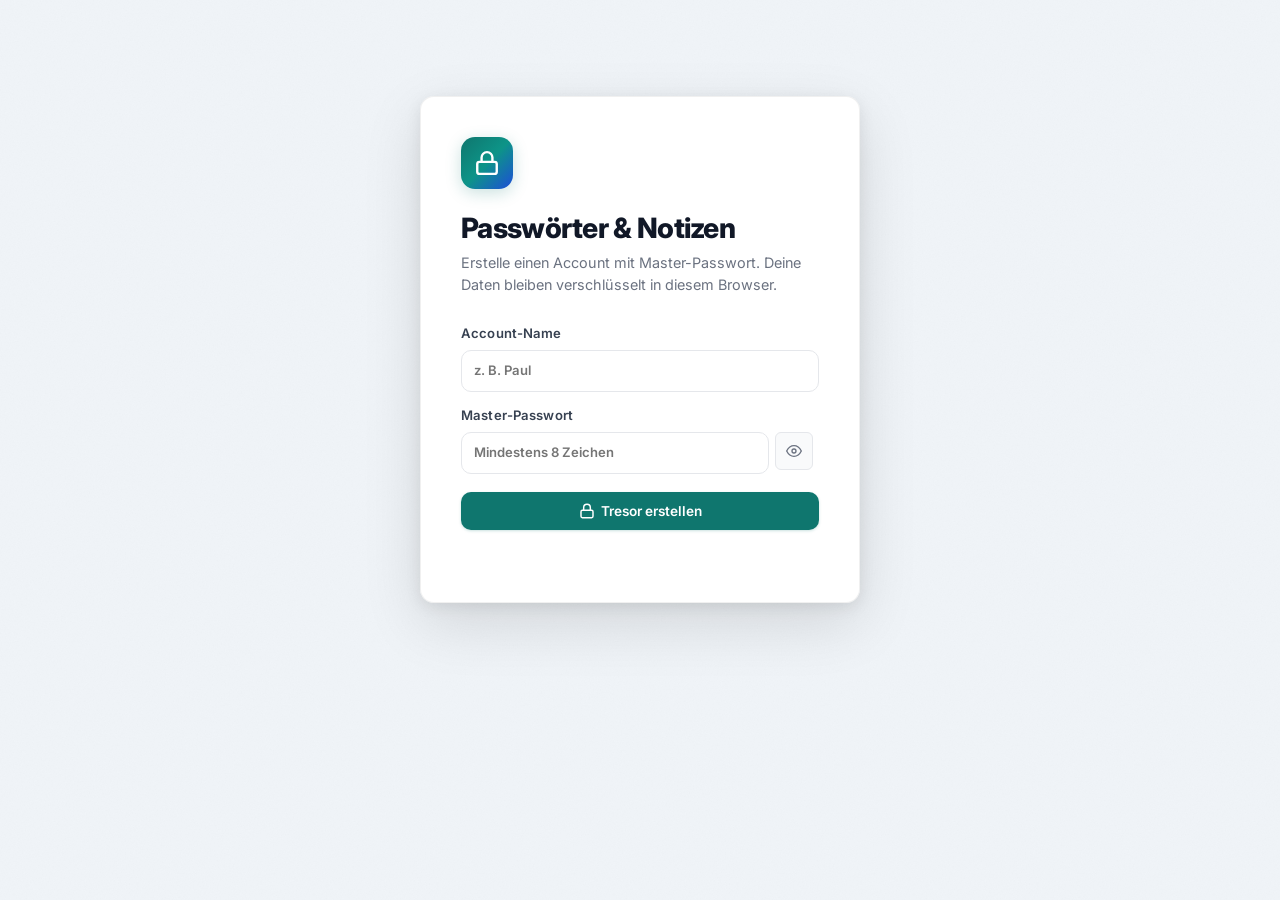
==== index.html @ d666eaa1 "Add files via upload" ====
<!doctype html>
<html lang="de">
<head>
  <meta charset="utf-8">
  <meta name="viewport" content="width=device-width, initial-scale=1">
  <title>Tresor — Passwörter & Notizen</title>
  <link rel="stylesheet" href="styles.css">
  <link rel="icon" type="image/svg+xml" href="data:image/svg+xml,%3Csvg xmlns='http://www.w3.org/2000/svg' viewBox='0 0 24 24' fill='none' stroke='%230F766E' stroke-width='2.2' stroke-linecap='round' stroke-linejoin='round'%3E%3Crect x='3' y='11' width='18' height='11' rx='2' ry='2'/%3E%3Cpath d='M7 11V7a5 5 0 0 1 10 0v4'/%3E%3C/svg%3E">
</head>
<body>
  <main id="app" class="app-shell">

    <!-- LOCK SCREEN -->
    <section id="lockScreen" class="lock-screen">
      <div class="brand-mark" aria-hidden="true">
        <svg xmlns="http://www.w3.org/2000/svg" viewBox="0 0 24 24" fill="none" stroke="currentColor" stroke-width="2.2" stroke-linecap="round" stroke-linejoin="round"><rect x="3" y="11" width="18" height="11" rx="2" ry="2"/><path d="M7 11V7a5 5 0 0 1 10 0v4"/></svg>
      </div>
      <h1>Passwörter &amp; Notizen</h1>
      <p id="lockHint" class="lock-hint">Erstelle ein Master-Passwort. Deine Daten bleiben verschlüsselt in diesem Browser.</p>
      <form id="unlockForm" class="unlock-form">
        <label for="accountName">
          Account-Name
          <input id="accountName" type="text" autocomplete="off" minlength="2" maxlength="40" required placeholder="z. B. Paul">
        </label>
        <label for="masterPassword">
          Master-Passwort
          <div class="password-line">
            <input id="masterPassword" type="password" autocomplete="current-password" minlength="8" required placeholder="Mindestens 8 Zeichen">
            <button class="icon-button" id="toggleMaster" type="button" aria-label="Passwort anzeigen">
              <svg xmlns="http://www.w3.org/2000/svg" viewBox="0 0 24 24" fill="none" stroke="currentColor" stroke-width="2" stroke-linecap="round" stroke-linejoin="round"><path d="M1 12s4-8 11-8 11 8 11 8-4 8-11 8-11-8-11-8z"/><circle cx="12" cy="12" r="3"/></svg>
            </button>
          </div>
        </label>
        <button id="unlockButton" class="primary-button" type="submit" style="margin-top:4px;">
          <svg xmlns="http://www.w3.org/2000/svg" viewBox="0 0 24 24" fill="none" stroke="currentColor" stroke-width="2.2" stroke-linecap="round" stroke-linejoin="round" style="width:16px;height:16px"><rect x="3" y="11" width="18" height="11" rx="2" ry="2"/><path d="M7 11V7a5 5 0 0 1 10 0v4"/></svg>
          Tresor starten
        </button>
        <p id="lockMessage" class="message" role="status"></p>
      </form>
    </section>

    <!-- VAULT SCREEN -->
    <section id="vaultScreen" class="vault-screen hidden">
      <header class="topbar">
        <div class="topbar-left">
          <div class="topbar-brand" aria-hidden="true">
            <svg xmlns="http://www.w3.org/2000/svg" viewBox="0 0 24 24" fill="none" stroke="currentColor" stroke-width="2.2" stroke-linecap="round" stroke-linejoin="round"><rect x="3" y="11" width="18" height="11" rx="2" ry="2"/><path d="M7 11V7a5 5 0 0 1 10 0v4"/></svg>
          </div>
          <div>
            <span class="eyebrow">Offline Tresor</span>
            <h2>Passwörter &amp; Notizen</h2>
            <p id="accountLabel" class="account-label"></p>
          </div>
        </div>
        <div class="topbar-right">
          <div id="offlineBanner" class="offline-banner hidden">
            <svg xmlns="http://www.w3.org/2000/svg" viewBox="0 0 24 24" fill="none" stroke="currentColor" stroke-width="2" stroke-linecap="round" stroke-linejoin="round" style="width:13px;height:13px"><line x1="1" y1="1" x2="23" y2="23"/><path d="M16.72 11.06A10.94 10.94 0 0 1 19 12.55"/><path d="M5 12.55a10.94 10.94 0 0 1 5.17-2.39"/><path d="M10.71 5.05A16 16 0 0 1 22.56 9"/><path d="M1.42 9a15.91 15.91 0 0 1 4.7-2.88"/><path d="M8.53 16.11a6 6 0 0 1 6.95 0"/><line x1="12" y1="20" x2="12.01" y2="20"/></svg>
            Offline
          </div>
          <div id="autoLockTimer" class="autlock-indicator hidden">
            <svg xmlns="http://www.w3.org/2000/svg" viewBox="0 0 24 24" fill="none" stroke="currentColor" stroke-width="2" stroke-linecap="round" stroke-linejoin="round" style="width:13px;height:13px"><circle cx="12" cy="12" r="10"/><polyline points="12 6 12 12 16 14"/></svg>
            <span id="autoLockLabel">10:00</span>
          </div>
          <div class="topbar-actions">
            <button id="themeButton" class="ghost-button" type="button">
              <svg xmlns="http://www.w3.org/2000/svg" viewBox="0 0 24 24" fill="none" stroke="currentColor" stroke-width="2" stroke-linecap="round" stroke-linejoin="round" style="width:15px;height:15px"><path d="M21 12.79A9 9 0 1 1 11.21 3 7 7 0 0 0 21 12.79z"/></svg>
              Dunkel
            </button>
            <button id="exportButton" class="ghost-button" type="button">
              <svg xmlns="http://www.w3.org/2000/svg" viewBox="0 0 24 24" fill="none" stroke="currentColor" stroke-width="2" stroke-linecap="round" stroke-linejoin="round" style="width:15px;height:15px"><path d="M21 15v4a2 2 0 0 1-2 2H5a2 2 0 0 1-2-2v-4"/><polyline points="7 10 12 15 17 10"/><line x1="12" y1="15" x2="12" y2="3"/></svg>
              Export
            </button>
            <label class="ghost-button import-label" style="cursor:pointer;">
              <svg xmlns="http://www.w3.org/2000/svg" viewBox="0 0 24 24" fill="none" stroke="currentColor" stroke-width="2" stroke-linecap="round" stroke-linejoin="round" style="width:15px;height:15px"><path d="M21 15v4a2 2 0 0 1-2 2H5a2 2 0 0 1-2-2v-4"/><polyline points="17 8 12 3 7 8"/><line x1="12" y1="3" x2="12" y2="15"/></svg>
              Import
              <input id="importFile" type="file" accept="application/json">
            </label>
            <button id="lockButton" class="danger-button" type="button">
              <svg xmlns="http://www.w3.org/2000/svg" viewBox="0 0 24 24" fill="none" stroke="currentColor" stroke-width="2" stroke-linecap="round" stroke-linejoin="round" style="width:15px;height:15px"><rect x="3" y="11" width="18" height="11" rx="2" ry="2"/><path d="M7 11V7a5 5 0 0 1 9.9-1"/></svg>
              Sperren
            </button>
          </div>
        </div>
      </header>

      <section class="toolbar">
        <div class="search-box">
          <svg xmlns="http://www.w3.org/2000/svg" viewBox="0 0 24 24" fill="none" stroke="currentColor" stroke-width="2" stroke-linecap="round" stroke-linejoin="round"><circle cx="11" cy="11" r="8"/><line x1="21" y1="21" x2="16.65" y2="16.65"/></svg>
          <input id="searchInput" type="search" placeholder="Titel, Login oder Webadresse… (Strg+F)">
        </div>
        <div class="segmented" role="tablist">
          <button class="segment active" type="button" data-filter="all">Alle</button>
          <button class="segment" type="button" data-filter="password">Passwörter</button>
          <button class="segment" type="button" data-filter="note">Notizen</button>
          <button class="segment" type="button" data-filter="favorite">★ Favoriten</button>
        </div>
        <div class="sort-box">
          <svg xmlns="http://www.w3.org/2000/svg" viewBox="0 0 24 24" fill="none" stroke="currentColor" stroke-width="2" stroke-linecap="round" stroke-linejoin="round" style="width:14px;height:14px;color:var(--muted);flex-shrink:0"><line x1="8" y1="6" x2="21" y2="6"/><line x1="8" y1="12" x2="21" y2="12"/><line x1="8" y1="18" x2="21" y2="18"/><line x1="3" y1="6" x2="3.01" y2="6"/><line x1="3" y1="12" x2="3.01" y2="12"/><line x1="3" y1="18" x2="3.01" y2="18"/></svg>
          <select id="sortSelect">
            <option value="updated">Zuletzt bearbeitet</option>
            <option value="created">Zuletzt erstellt</option>
            <option value="alpha">A – Z</option>
          </select>
        </div>
        <button id="newPasswordButton" class="primary-button" type="button">
          <svg xmlns="http://www.w3.org/2000/svg" viewBox="0 0 24 24" fill="none" stroke="currentColor" stroke-width="2.5" stroke-linecap="round" stroke-linejoin="round" style="width:14px;height:14px"><line x1="12" y1="5" x2="12" y2="19"/><line x1="5" y1="12" x2="19" y2="12"/></svg>
          Passwort
        </button>
        <button id="newNoteButton" class="secondary-button" type="button">
          <svg xmlns="http://www.w3.org/2000/svg" viewBox="0 0 24 24" fill="none" stroke="currentColor" stroke-width="2.5" stroke-linecap="round" stroke-linejoin="round" style="width:14px;height:14px"><line x1="12" y1="5" x2="12" y2="19"/><line x1="5" y1="12" x2="19" y2="12"/></svg>
          Notiz
        </button>
      </section>

      <section class="workspace">
        <aside class="list-pane">
          <div class="stats">
            <strong id="entryCount">0</strong>
            <span>Einträge</span>
          </div>
          <div id="entryList" class="entry-list" aria-live="polite"></div>
        </aside>

        <section class="editor-pane">
          <form id="entryForm" class="entry-form hidden">
            <div class="form-head">
              <div>
                <span id="formType" class="eyebrow">Passwort</span>
                <h3 id="formTitle">Neuer Eintrag</h3>
                <span id="formMeta" class="form-meta"></span>
              </div>
              <div style="display:flex;gap:6px;align-items:center;">
                <button id="favoriteButton" class="icon-button" type="button" title="Favorit">
                  <svg xmlns="http://www.w3.org/2000/svg" viewBox="0 0 24 24" fill="none" stroke="currentColor" stroke-width="2" stroke-linecap="round" stroke-linejoin="round"><polygon points="12 2 15.09 8.26 22 9.27 17 14.14 18.18 21.02 12 17.77 5.82 21.02 7 14.14 2 9.27 8.91 8.26 12 2"/></svg>
                </button>
                <button id="duplicateButton" class="icon-button" type="button" title="Duplizieren">
                  <svg xmlns="http://www.w3.org/2000/svg" viewBox="0 0 24 24" fill="none" stroke="currentColor" stroke-width="2" stroke-linecap="round" stroke-linejoin="round"><rect x="9" y="9" width="13" height="13" rx="2" ry="2"/><path d="M5 15H4a2 2 0 0 1-2-2V4a2 2 0 0 1 2-2h9a2 2 0 0 1 2 2v1"/></svg>
                </button>
                <button id="deleteButton" class="danger-button compact" type="button">
                  <svg xmlns="http://www.w3.org/2000/svg" viewBox="0 0 24 24" fill="none" stroke="currentColor" stroke-width="2" stroke-linecap="round" stroke-linejoin="round" style="width:13px;height:13px"><polyline points="3 6 5 6 21 6"/><path d="M19 6l-1 14a2 2 0 0 1-2 2H8a2 2 0 0 1-2-2L5 6"/><path d="M10 11v6"/><path d="M14 11v6"/></svg>
                  Löschen
                </button>
              </div>
            </div>

            <label>
              Titel
              <input id="titleInput" type="text" required maxlength="80" placeholder="z. B. E-Mail, Bank, Server">
            </label>

            <div id="tagRow" class="tag-row">
              <span class="tag-label">Tags</span>
              <div id="tagList" class="tag-list"></div>
              <button id="addTagButton" class="tag-add-btn" type="button">+ Tag</button>
            </div>

            <div id="passwordFields" class="password-fields">
              <div class="two-col">
                <label>
                  Benutzername / E-Mail
                  <input id="usernameInput" type="text" autocomplete="off" placeholder="name@example.com">
                </label>
                <label>
                  Webadresse
                  <input id="urlInput" type="url" inputmode="url" placeholder="https://...">
                </label>
              </div>

              <label>
                Passwort
                <div class="password-line">
                  <input id="passwordInput" type="password" autocomplete="new-password" placeholder="Passwort">
                  <button id="togglePassword" class="icon-button" type="button" title="Anzeigen">
                    <svg xmlns="http://www.w3.org/2000/svg" viewBox="0 0 24 24" fill="none" stroke="currentColor" stroke-width="2" stroke-linecap="round" stroke-linejoin="round"><path d="M1 12s4-8 11-8 11 8 11 8-4 8-11 8-11-8-11-8z"/><circle cx="12" cy="12" r="3"/></svg>
                  </button>
                  <button id="copyPassword" class="icon-button" type="button" title="Kopieren">
                    <svg xmlns="http://www.w3.org/2000/svg" viewBox="0 0 24 24" fill="none" stroke="currentColor" stroke-width="2" stroke-linecap="round" stroke-linejoin="round"><rect x="9" y="9" width="13" height="13" rx="2" ry="2"/><path d="M5 15H4a2 2 0 0 1-2-2V4a2 2 0 0 1 2-2h9a2 2 0 0 1 2 2v1"/></svg>
                  </button>
                  <button id="breachCheckButton" class="icon-button" type="button" title="Auf Datenleck prüfen">
                    <svg xmlns="http://www.w3.org/2000/svg" viewBox="0 0 24 24" fill="none" stroke="currentColor" stroke-width="2" stroke-linecap="round" stroke-linejoin="round"><path d="M12 22s8-4 8-10V5l-8-3-8 3v7c0 6 8 10 8 10z"/></svg>
                  </button>
                </div>
              </label>

              <div class="strength-meter" id="strengthMeter" style="display:none">
                <div class="strength-bars">
                  <div class="strength-bar" id="sb1"></div>
                  <div class="strength-bar" id="sb2"></div>
                  <div class="strength-bar" id="sb3"></div>
                  <div class="strength-bar" id="sb4"></div>
                </div>
                <span class="strength-label" id="strengthLabel"></span>
              </div>

              <div id="pwHistoryRow" class="pw-history-row hidden">
                <span class="pw-history-label">Letzte Passwörter</span>
                <div id="pwHistoryList" class="pw-history-list"></div>
              </div>

              <div class="generator">
                <div class="gen-row">
                  <div class="gen-length">
                    <span style="font-size:.8rem;font-weight:600;color:var(--muted);white-space:nowrap">Länge</span>
                    <input id="lengthInput" type="range" min="12" max="40" value="18">
                    <output id="lengthOutput">18</output>
                  </div>
                  <label class="checkbox">
                    <input id="symbolsInput" type="checkbox" checked>
                    Sonderzeichen
                  </label>
                  <button id="generateButton" class="secondary-button" type="button" style="white-space:nowrap">
                    <svg xmlns="http://www.w3.org/2000/svg" viewBox="0 0 24 24" fill="none" stroke="currentColor" stroke-width="2" stroke-linecap="round" stroke-linejoin="round" style="width:14px;height:14px"><polyline points="1 4 1 10 7 10"/><path d="M3.51 15a9 9 0 1 0 .49-3.5"/></svg>
                    Generieren
                  </button>
                </div>
              </div>

              <div class="expiry-row">
                <label class="checkbox">
                  <input id="expiryEnabled" type="checkbox">
                  Ablaufdatum
                </label>
                <input id="expiryDate" type="date" style="width:auto;min-height:36px;padding:6px 10px;" class="hidden">
              </div>
            </div>

            <label>
              Notiz
              <textarea id="notesInput" rows="5" placeholder="Alles, was du sicher ablegen willst…"></textarea>
            </label>

            <div class="form-actions">
              <span id="saveState" class="message"></span>
              <button class="primary-button" type="submit">
                <svg xmlns="http://www.w3.org/2000/svg" viewBox="0 0 24 24" fill="none" stroke="currentColor" stroke-width="2.2" stroke-linecap="round" stroke-linejoin="round" style="width:14px;height:14px"><path d="M19 21H5a2 2 0 0 1-2-2V5a2 2 0 0 1 2-2h11l5 5v11a2 2 0 0 1-2 2z"/><polyline points="17 21 17 13 7 13 7 21"/><polyline points="7 3 7 8 15 8"/></svg>
                Speichern
              </button>
            </div>
          </form>

          <div id="emptyState" class="empty-state">
            <div class="empty-state-icon">
              <svg xmlns="http://www.w3.org/2000/svg" viewBox="0 0 24 24" fill="none" stroke="currentColor" stroke-width="1.8" stroke-linecap="round" stroke-linejoin="round"><rect x="3" y="11" width="18" height="11" rx="2" ry="2"/><path d="M7 11V7a5 5 0 0 1 10 0v4"/></svg>
            </div>
            <h3>Kein Eintrag ausgewählt</h3>
            <p>Lege ein Passwort oder eine Notiz an.</p>
            <div class="empty-actions">
              <button class="primary-button" type="button" data-create="password">+ Passwort</button>
              <button class="secondary-button" type="button" data-create="note">+ Notiz</button>
            </div>
          </div>
        </section>
      </section>
    </section>

    <!-- CONFIRM MODAL -->
    <section id="confirmOverlay" class="modal-overlay hidden" aria-hidden="true">
      <div class="confirm-modal" role="dialog" aria-modal="true" aria-labelledby="confirmTitle">
        <span class="eyebrow">Bestätigung</span>
        <h3 id="confirmTitle">Bist du dir sicher?</h3>
        <p id="confirmText"></p>
        <div class="modal-actions">
          <button id="confirmCancel" class="ghost-button" type="button">Abbrechen</button>
          <button id="confirmOk" class="danger-solid-button" type="button">Ja, löschen</button>
        </div>
      </div>
    </section>

    <!-- TAG INPUT MODAL -->
    <section id="tagOverlay" class="modal-overlay hidden" aria-hidden="true">
      <div class="confirm-modal" role="dialog" aria-modal="true">
        <span class="eyebrow">Tag hinzufügen</span>
        <h3>Neuer Tag</h3>
        <input id="tagInput" type="text" maxlength="20" placeholder="z. B. Gaming, Arbeit, Bank">
        <div class="modal-actions">
          <button id="tagCancel" class="ghost-button" type="button">Abbrechen</button>
          <button id="tagOk" class="primary-button" type="button">Hinzufügen</button>
        </div>
      </div>
    </section>

    <!-- TOAST -->
    <div id="toastContainer" class="toast-container" aria-live="polite"></div>
  </main>

  <script src="app.js"></script>
</body>
</html>
---- styles.css ----
@import url('https://fonts.googleapis.com/css2?family=Inter:wght@400;500;600;700;800&display=swap');

:root {
  color-scheme: light;
  --ink: #111827;
  --ink-2: #374151;
  --muted: #6B7280;
  --muted-2: #9CA3AF;
  --panel: #ffffff;
  --line: #E5E7EB;
  --line-2: #F3F4F6;
  --soft: #F9FAFB;
  --accent: #0F766E;
  --accent-2: #0D9488;
  --accent-light: rgba(15,118,110,.10);
  --accent-glow: rgba(15,118,110,.22);
  --gold: #B45309;
  --gold-light: rgba(180,83,9,.12);
  --danger: #DC2626;
  --danger-light: rgba(220,38,38,.10);
  --success: #059669;
  --radius: 10px;
  --radius-sm: 6px;
  --radius-lg: 14px;
  --shadow-sm: 0 1px 3px rgba(0,0,0,.08), 0 1px 2px rgba(0,0,0,.06);
  --shadow: 0 4px 24px rgba(0,0,0,.10), 0 1px 4px rgba(0,0,0,.06);
  --shadow-lg: 0 20px 60px rgba(0,0,0,.12), 0 4px 16px rgba(0,0,0,.08);
  --page-bg: #F0F4F8;
  --page-noise: url("data:image/svg+xml,%3Csvg xmlns='http://www.w3.org/2000/svg' width='300' height='300'%3E%3Cfilter id='n'%3E%3CfeTurbulence type='fractalNoise' baseFrequency='.75' numOctaves='4' stitchTiles='stitch'/%3E%3CfeColorMatrix type='saturate' values='0'/%3E%3C/filter%3E%3Crect width='300' height='300' filter='url(%23n)' opacity='.035'/%3E%3C/svg%3E");
  --field-bg: #ffffff;
  --list-bg: #FAFAFA;
  --panel-bg: rgba(255,255,255,.97);
  --lock-bg: rgba(255,255,255,.96);
  --topbar-border: rgba(0,0,0,.06);
  --lock-gradient: linear-gradient(135deg, #0F766E 0%, #0D9488 50%, #1D4ED8 100%);
}

body[data-theme="dark"] {
  color-scheme: dark;
  --ink: #F9FAFB;
  --ink-2: #E5E7EB;
  --muted: #9CA3AF;
  --muted-2: #6B7280;
  --panel: #111827;
  --line: #1F2937;
  --line-2: #374151;
  --soft: #1F2937;
  --accent: #2DD4BF;
  --accent-2: #14B8A6;
  --accent-light: rgba(45,212,191,.12);
  --accent-glow: rgba(45,212,191,.22);
  --gold: #FBBF24;
  --gold-light: rgba(251,191,36,.12);
  --danger: #F87171;
  --danger-light: rgba(248,113,113,.12);
  --success: #34D399;
  --shadow-sm: 0 1px 3px rgba(0,0,0,.3), 0 1px 2px rgba(0,0,0,.2);
  --shadow: 0 4px 24px rgba(0,0,0,.4), 0 1px 4px rgba(0,0,0,.3);
  --shadow-lg: 0 20px 60px rgba(0,0,0,.5), 0 4px 16px rgba(0,0,0,.3);
  --page-bg: #0B1120;
  --field-bg: #111827;
  --list-bg: #0D1117;
  --panel-bg: rgba(17,24,39,.98);
  --lock-bg: rgba(17,24,39,.97);
  --topbar-border: rgba(255,255,255,.06);
  --lock-gradient: linear-gradient(135deg, #0F766E 0%, #0D9488 50%, #1E40AF 100%);
}

*, *::before, *::after { box-sizing: border-box; }

html { scroll-behavior: smooth; }

body {
  margin: 0;
  min-height: 100vh;
  font-family: 'Inter', system-ui, -apple-system, sans-serif;
  font-size: 14px;
  line-height: 1.5;
  background: var(--page-bg) var(--page-noise);
  color: var(--ink);
  -webkit-font-smoothing: antialiased;
  transition: background .3s, color .3s;
}

button, input, textarea, select { font: inherit; }
button { cursor: pointer; border: none; }
* { -webkit-tap-highlight-color: transparent; }

.hidden { display: none !important; }

/* ── LOCK SCREEN ── */
.app-shell { min-height: 100vh; padding: 24px; }
.app-shell:has(#vaultScreen:not(.hidden)) { padding: 0; }

.lock-screen {
  width: min(440px, 100%);
  margin: 8vh auto;
  padding: 40px;
  border-radius: var(--radius-lg);
  background: var(--lock-bg);
  box-shadow: var(--shadow-lg);
  border: 1px solid var(--topbar-border);
  animation: slideUp .4s cubic-bezier(.16,1,.3,1);
}

@keyframes slideUp {
  from { opacity: 0; transform: translateY(20px); }
  to   { opacity: 1; transform: translateY(0); }
}

.brand-mark {
  width: 52px;
  height: 52px;
  border-radius: 14px;
  background: var(--lock-gradient);
  display: flex;
  align-items: center;
  justify-content: center;
  margin-bottom: 24px;
  box-shadow: 0 4px 16px var(--accent-glow);
}

.brand-mark svg { width: 26px; height: 26px; color: #fff; }

h1 {
  font-size: 1.75rem;
  font-weight: 800;
  line-height: 1.1;
  margin: 0 0 8px;
  letter-spacing: -.025em;
}

h2 {
  font-size: 1.4rem;
  font-weight: 800;
  margin: 0;
  letter-spacing: -.02em;
}

h3 {
  font-size: 1rem;
  font-weight: 700;
  margin: 0;
  letter-spacing: -.01em;
}

p { margin: 0; }

.lock-hint {
  color: var(--muted);
  font-size: .9rem;
  margin: 0 0 28px !important;
  line-height: 1.55;
}

/* ── FORMS ── */
.unlock-form, .entry-form { display: grid; gap: 14px; }

label {
  display: grid;
  gap: 6px;
  font-size: .82rem;
  font-weight: 600;
  color: var(--ink-2);
  letter-spacing: .01em;
}

input:not([type="checkbox"]):not([type="range"]):not([type="file"]),
textarea {
  width: 100%;
  min-height: 42px;
  border: 1.5px solid var(--line);
  border-radius: var(--radius);
  padding: 9px 12px;
  background: var(--field-bg);
  color: var(--ink);
  outline: none;
  transition: border-color .15s, box-shadow .15s, background .15s;
}

textarea {
  resize: vertical;
  line-height: 1.5;
  min-height: 140px;
}

input:not([type="checkbox"]):not([type="range"]):not([type="file"]):hover {
  border-color: var(--muted-2);
}

input:not([type="checkbox"]):not([type="range"]):not([type="file"]):focus,
textarea:focus {
  border-color: var(--accent);
  box-shadow: 0 0 0 3px var(--accent-glow);
}

/* ── BUTTONS ── */
.primary-button, .secondary-button, .ghost-button,
.danger-button, .danger-solid-button, .icon-button {
  display: inline-flex;
  align-items: center;
  justify-content: center;
  gap: 6px;
  min-height: 38px;
  border-radius: var(--radius);
  padding: 8px 16px;
  font-size: .85rem;
  font-weight: 600;
  transition: background .15s, box-shadow .15s, border-color .15s, transform .08s;
  white-space: nowrap;
}

.primary-button, .secondary-button, .ghost-button,
.danger-button, .danger-solid-button {
  border: 1.5px solid transparent;
}

.primary-button {
  background: var(--accent);
  color: #fff;
  box-shadow: 0 1px 3px var(--accent-glow);
}
.primary-button:hover { background: var(--accent-2); box-shadow: 0 4px 12px var(--accent-glow); }
.primary-button:active { transform: scale(.98); }

.secondary-button {
  background: var(--accent-light);
  border-color: transparent;
  color: var(--accent);
}
.secondary-button:hover { background: var(--accent-glow); }

.ghost-button {
  background: var(--field-bg);
  border-color: var(--line);
  color: var(--ink-2);
}
.ghost-button:hover { background: var(--soft); border-color: var(--muted-2); }

.danger-button {
  background: var(--danger-light);
  border-color: transparent;
  color: var(--danger);
}
.danger-button:hover { background: rgba(220,38,38,.18); }

.danger-solid-button {
  background: var(--danger);
  color: #fff;
}
.danger-solid-button:hover { filter: brightness(1.1); }

.icon-button {
  width: 38px;
  min-height: 38px;
  padding: 0;
  border-radius: var(--radius-sm);
  background: var(--soft);
  border: 1.5px solid var(--line);
  color: var(--muted);
  flex-shrink: 0;
}
.icon-button:hover { background: var(--line-2); color: var(--ink); border-color: var(--muted-2); }
.icon-button svg { width: 16px; height: 16px; display: block; }

.compact { min-height: 32px; padding: 5px 12px; font-size: .8rem; }

.password-line {
  display: grid;
  grid-template-columns: 1fr auto auto;
  gap: 6px;
  align-items: start;
}
.password-line input { margin: 0; }

/* ── MESSAGES ── */
.message {
  color: var(--muted);
  font-size: .82rem;
  min-height: 18px;
  margin: 0;
}

.eyebrow {
  display: block;
  font-size: .72rem;
  font-weight: 700;
  letter-spacing: .08em;
  text-transform: uppercase;
  color: var(--accent);
  margin-bottom: 3px;
}

/* ── TOPBAR ── */
.vault-screen {
  width: 100%;
  min-height: 100vh;
  display: flex;
  flex-direction: column;
  animation: slideUp .35s cubic-bezier(.16,1,.3,1);
}

.topbar {
  display: flex;
  align-items: center;
  justify-content: space-between;
  gap: 18px;
  padding: 18px 24px;
  background: var(--panel-bg);
  border: 1px solid var(--topbar-border);
  border-radius: 0;
  box-shadow: var(--shadow-sm);
  backdrop-filter: blur(8px);
}

.topbar-left { display: flex; align-items: center; gap: 14px; }
.topbar-brand { width: 36px; height: 36px; border-radius: 9px; background: var(--lock-gradient); display: flex; align-items: center; justify-content: center; box-shadow: 0 2px 8px var(--accent-glow); flex-shrink: 0; }
.topbar-brand svg { width: 18px; height: 18px; color: #fff; }

.topbar-actions {
  display: flex;
  align-items: center;
  gap: 6px;
  flex-wrap: wrap;
}

.account-label {
  font-size: .8rem;
  color: var(--muted);
  margin-top: 2px;
}

/* ── TOOLBAR ── */
.toolbar {
  display: flex;
  align-items: center;
  gap: 8px;
  flex-wrap: wrap;
  padding: 10px 24px;
  background: var(--panel-bg);
  border: 1px solid var(--topbar-border);
  border-top: 1px solid var(--line);
  backdrop-filter: blur(8px);
}

.search-box {
  flex: 1;
  min-width: 200px;
  display: flex;
  align-items: center;
  gap: 8px;
  border: 1.5px solid var(--line);
  border-radius: var(--radius);
  padding: 0 12px;
  background: var(--field-bg);
  transition: border-color .15s, box-shadow .15s;
}
.search-box:focus-within { border-color: var(--accent); box-shadow: 0 0 0 3px var(--accent-glow); }
.search-box svg { width: 15px; height: 15px; color: var(--muted); flex-shrink: 0; }
.search-box input {
  border: 0 !important;
  box-shadow: none !important;
  padding: 8px 0;
  min-height: unset;
  background: transparent;
}

.segmented {
  display: inline-flex;
  border: 1.5px solid var(--line);
  border-radius: var(--radius);
  background: var(--soft);
  overflow: hidden;
  gap: 0;
}
.segment {
  min-height: 36px;
  padding: 7px 13px;
  font-size: .82rem;
  font-weight: 600;
  color: var(--muted);
  background: transparent;
  border: none;
  border-radius: 0;
  transition: background .15s, color .15s;
}
.segment.active {
  background: var(--field-bg);
  color: var(--accent);
  box-shadow: var(--shadow-sm);
  border-radius: var(--radius-sm);
  margin: 2px;
}

/* ── WORKSPACE ── */
.workspace {
  display: grid;
  grid-template-columns: minmax(260px, 320px) 1fr;
  flex: 1;
  min-height: 0;
  background: var(--panel-bg);
  border: 1px solid var(--topbar-border);
  border-top: none;
  border-radius: 0;
}

.list-pane {
  border-right: 1px solid var(--line);
  background: var(--list-bg);
  padding: 16px;
  border-radius: 0;
  overflow-y: auto;
}

.stats {
  display: flex;
  align-items: baseline;
  gap: 6px;
  color: var(--muted);
  font-size: .8rem;
  margin-bottom: 12px;
  padding: 0 2px;
}
.stats strong { color: var(--ink); font-size: 1.4rem; font-weight: 800; }

.entry-list { display: grid; gap: 12px; }

.entry-section { display: grid; gap: 6px; }

.entry-section h4 {
  margin: 0 0 2px;
  font-size: .7rem;
  font-weight: 700;
  letter-spacing: .08em;
  text-transform: uppercase;
  color: var(--muted);
  padding: 0 2px;
}

.entry-card {
  width: 100%;
  text-align: left;
  border: 1.5px solid var(--line);
  border-radius: var(--radius);
  background: var(--field-bg);
  padding: 11px 13px;
  transition: border-color .15s, box-shadow .15s, background .15s;
  display: grid;
  gap: 4px;
  cursor: pointer;
}
.entry-card:hover { border-color: var(--accent-2); background: var(--panel); }
.entry-card.active {
  border-color: var(--accent);
  background: var(--panel);
  box-shadow: 0 0 0 3px var(--accent-glow);
}
.entry-card strong { font-size: .9rem; font-weight: 600; overflow-wrap: anywhere; }
.entry-card .card-sub {
  font-size: .78rem;
  color: var(--muted);
  overflow-wrap: anywhere;
  white-space: nowrap;
  overflow: hidden;
  text-overflow: ellipsis;
}

.type-pill {
  display: inline-flex;
  align-items: center;
  gap: 4px;
  width: fit-content;
  border-radius: 999px;
  padding: 2px 8px;
  background: var(--accent-light);
  color: var(--accent);
  font-size: .68rem;
  font-weight: 700;
  letter-spacing: .03em;
}
.type-pill.note { background: var(--gold-light); color: var(--gold); }
.type-pill svg { width: 10px; height: 10px; }

/* ── EDITOR ── */
.editor-pane {
  padding: 24px 28px;
  overflow-y: auto;
}

.form-head {
  display: flex;
  align-items: flex-start;
  justify-content: space-between;
  gap: 14px;
  margin-bottom: 20px;
  padding-bottom: 18px;
  border-bottom: 1px solid var(--line);
}

.two-col {
  display: grid;
  grid-template-columns: repeat(2, minmax(0, 1fr));
  gap: 14px;
}

.password-fields { display: grid; gap: 14px; }

/* ── PASSWORD STRENGTH ── */
.strength-meter { display: grid; gap: 6px; margin-top: -6px; }
.strength-bars {
  display: flex;
  gap: 4px;
}
.strength-bar {
  flex: 1;
  height: 3px;
  border-radius: 999px;
  background: var(--line);
  transition: background .25s;
}
.strength-bar.filled-1 { background: var(--danger); }
.strength-bar.filled-2 { background: #F59E0B; }
.strength-bar.filled-3 { background: #10B981; }
.strength-bar.filled-4 { background: var(--success); }
.strength-label { font-size: .75rem; color: var(--muted); }

/* ── GENERATOR ── */
.generator {
  padding: 14px;
  border: 1.5px solid var(--line);
  border-radius: var(--radius);
  background: var(--soft);
  display: grid;
  gap: 10px;
}

.gen-row {
  display: flex;
  align-items: center;
  gap: 10px;
  flex-wrap: wrap;
}

.gen-length {
  display: flex;
  align-items: center;
  gap: 8px;
  flex: 1;
  min-width: 180px;
}
.gen-length label { margin: 0; font-size: .8rem; color: var(--muted); white-space: nowrap; flex-direction: row; gap: 8px; align-items: center; }
.gen-length input[type="range"] {
  flex: 1;
  min-height: unset;
  height: 4px;
  padding: 0;
  border: none;
  accent-color: var(--accent);
  cursor: pointer;
}
.gen-length output { font-size: .85rem; font-weight: 700; min-width: 24px; text-align: center; color: var(--accent); }

.checkbox {
  display: flex;
  flex-direction: row;
  align-items: center;
  gap: 8px;
  font-size: .82rem;
  font-weight: 500;
  color: var(--ink-2);
  cursor: pointer;
}
.checkbox input[type="checkbox"] {
  width: 16px;
  min-height: unset;
  height: 16px;
  padding: 0;
  border: 1.5px solid var(--line);
  border-radius: 4px;
  accent-color: var(--accent);
  cursor: pointer;
  flex-shrink: 0;
}

.form-actions {
  display: flex;
  align-items: center;
  justify-content: space-between;
  gap: 10px;
  padding-top: 4px;
}

/* ── EMPTY STATE ── */
.empty-state {
  min-height: 480px;
  display: flex;
  flex-direction: column;
  align-items: center;
  justify-content: center;
  text-align: center;
  gap: 10px;
  color: var(--muted);
}
.empty-state-icon { width: 56px; height: 56px; background: var(--accent-light); border-radius: 16px; display: flex; align-items: center; justify-content: center; margin-bottom: 4px; }
.empty-state-icon svg { width: 26px; height: 26px; color: var(--accent); }
.empty-state h3 { color: var(--ink); font-size: 1.1rem; margin: 0; }
.empty-state p { max-width: 260px; line-height: 1.55; font-size: .88rem; }
.empty-actions { display: flex; gap: 8px; margin-top: 4px; flex-wrap: wrap; justify-content: center; }

/* ── MODAL ── */
.modal-overlay {
  position: fixed;
  inset: 0;
  z-index: 50;
  display: flex;
  align-items: center;
  justify-content: center;
  padding: 24px;
  background: rgba(0,0,0,.5);
  backdrop-filter: blur(6px);
  animation: fadeIn .15s ease;
}
@keyframes fadeIn { from { opacity: 0; } to { opacity: 1; } }

.confirm-modal {
  width: min(420px, 100%);
  display: grid;
  gap: 10px;
  border: 1px solid var(--line);
  border-radius: var(--radius-lg);
  padding: 28px;
  background: var(--panel-bg);
  box-shadow: var(--shadow-lg);
  animation: slideUp .25s cubic-bezier(.16,1,.3,1);
}

.confirm-modal p { color: var(--muted); line-height: 1.55; font-size: .9rem; }

.modal-actions { display: flex; justify-content: flex-end; gap: 8px; flex-wrap: wrap; margin-top: 4px; }

/* ── IMPORT LABEL ── */
.import-label input { display: none; }

/* ── THEME TRANSITION ── */
body * { transition: background-color .2s, border-color .2s, color .2s; }
button, input, textarea { transition: background-color .2s, border-color .15s, box-shadow .15s, transform .08s; }

/* ── SCROLLBAR ── */
.list-pane::-webkit-scrollbar { width: 5px; }
.list-pane::-webkit-scrollbar-track { background: transparent; }
.list-pane::-webkit-scrollbar-thumb { background: var(--line); border-radius: 999px; }
.list-pane::-webkit-scrollbar-thumb:hover { background: var(--muted-2); }

/* ── RESPONSIVE ── */
@media (max-width: 860px) {
  .app-shell { padding: 12px; }
  .topbar { padding: 14px 16px; flex-direction: column; align-items: flex-start; border-radius: 0; }
  .toolbar { gap: 6px; padding: 8px 12px; }
  .search-box { min-width: 0; }
  .workspace { grid-template-columns: 1fr; border-radius: 0 0 var(--radius) var(--radius); }
  .list-pane { border-right: none; border-bottom: 1px solid var(--line); border-radius: 0; }
  .editor-pane { padding: 16px; }
  .two-col, .gen-row { grid-template-columns: 1fr; flex-direction: column; align-items: stretch; }
  .lock-screen { padding: 28px 22px; }
  .topbar-actions { gap: 4px; }
}

@media (prefers-reduced-motion: reduce) {
  *, *::before, *::after { animation-duration: .01ms !important; transition-duration: .01ms !important; }
}

/* ── TOPBAR RIGHT ── */
.topbar-right { display: flex; align-items: center; gap: 10px; flex-wrap: wrap; }

/* ── OFFLINE BANNER ── */
.offline-banner {
  display: flex; align-items: center; gap: 5px;
  padding: 4px 10px; border-radius: 999px;
  background: var(--danger-light); color: var(--danger);
  font-size: .75rem; font-weight: 700;
}

/* ── AUTO-LOCK INDICATOR ── */
.autlock-indicator {
  display: flex; align-items: center; gap: 5px;
  padding: 4px 10px; border-radius: 999px;
  background: var(--accent-light); color: var(--accent);
  font-size: .75rem; font-weight: 700; font-variant-numeric: tabular-nums;
}

/* ── SORT BOX ── */
.sort-box {
  display: flex; align-items: center; gap: 6px;
  border: 1.5px solid var(--line); border-radius: var(--radius);
  padding: 0 10px; background: var(--field-bg);
  min-height: 38px;
}
.sort-box select {
  border: none; background: transparent; color: var(--ink);
  font-size: .82rem; font-weight: 600; cursor: pointer;
  outline: none; padding: 0; min-height: unset;
}

/* ── CARD HEADER ── */
.card-header { display: flex; align-items: center; gap: 6px; flex-wrap: wrap; }
.card-star { color: var(--gold); font-size: .85rem; }
.card-warn {
  font-size: .65rem; font-weight: 700; padding: 1px 6px;
  border-radius: 999px; background: var(--danger-light); color: var(--danger);
}
.card-date { font-size: .72rem; color: var(--muted-2); margin-top: 1px; }

/* ── ENTRY CARD ANIMATION ── */
.entry-card-new {
  opacity: 0; transform: translateY(8px);
  transition: opacity .25s ease, transform .25s ease;
}

/* ── FORM META ── */
.form-meta { font-size: .75rem; color: var(--muted); display: block; margin-top: 2px; }

/* ── FAVORITE BUTTON ACTIVE ── */
#favoriteButton[style*="gold"] { border-color: var(--gold-light); background: var(--gold-light); }

/* ── TAGS ── */
.tag-row {
  display: flex; align-items: center; gap: 8px; flex-wrap: wrap;
  padding: 8px 0; border-bottom: 1px solid var(--line);
}
.tag-label { font-size: .75rem; font-weight: 700; color: var(--muted); letter-spacing: .05em; text-transform: uppercase; white-space: nowrap; }
.tag-list  { display: flex; gap: 6px; flex-wrap: wrap; }
.tag-pill  {
  display: inline-flex; align-items: center; gap: 4px;
  padding: 3px 10px; border-radius: 999px;
  background: var(--accent-light); color: var(--accent);
  font-size: .75rem; font-weight: 600;
}
.tag-remove {
  background: none; border: none; cursor: pointer; padding: 0;
  color: var(--accent); font-size: 1rem; line-height: 1;
  opacity: .7; transition: opacity .15s;
}
.tag-remove:hover { opacity: 1; }
.tag-add-btn {
  padding: 3px 10px; border-radius: 999px; font-size: .75rem; font-weight: 600;
  border: 1.5px dashed var(--line); background: transparent; color: var(--muted);
  cursor: pointer; transition: border-color .15s, color .15s;
}
.tag-add-btn:hover { border-color: var(--accent); color: var(--accent); }

/* ── PASSWORD HISTORY ── */
.pw-history-row {
  display: flex; align-items: center; gap: 10px; flex-wrap: wrap;
  padding: 8px 12px; border-radius: var(--radius);
  background: var(--soft); border: 1.5px solid var(--line);
}
.pw-history-label { font-size: .75rem; font-weight: 700; color: var(--muted); white-space: nowrap; }
.pw-history-list  { display: flex; gap: 6px; flex-wrap: wrap; }
.pw-history-item  {
  padding: 3px 10px; border-radius: 999px;
  background: var(--field-bg); border: 1.5px solid var(--line);
  font-size: .8rem; cursor: pointer; font-family: monospace; color: var(--muted);
  transition: border-color .15s, color .15s;
}
.pw-history-item:hover { border-color: var(--accent); color: var(--accent); }

/* ── EXPIRY ROW ── */
.expiry-row { display: flex; align-items: center; gap: 12px; flex-wrap: wrap; }

/* ── TOASTS ── */
.toast-container {
  position: fixed; bottom: 24px; right: 24px; z-index: 999;
  display: flex; flex-direction: column; gap: 8px;
  pointer-events: none;
}
.toast {
  display: flex; align-items: center; gap: 8px;
  padding: 12px 16px; border-radius: var(--radius);
  font-size: .84rem; font-weight: 600;
  box-shadow: var(--shadow);
  pointer-events: auto;
  opacity: 0; transform: translateX(24px);
  transition: opacity .25s ease, transform .25s ease;
  max-width: 340px;
}
.toast.visible { opacity: 1; transform: translateX(0); }
.toast svg { width: 16px; height: 16px; flex-shrink: 0; }
.toast-success { background: #ECFDF5; color: #065F46; border: 1px solid #A7F3D0; }
.toast-error   { background: #FEF2F2; color: #991B1B; border: 1px solid #FECACA; }
.toast-warning { background: #FFFBEB; color: #92400E; border: 1px solid #FDE68A; }
.toast-info    { background: var(--accent-light); color: var(--accent); border: 1px solid var(--accent-glow); }
body[data-theme="dark"] .toast-success { background: #064E3B; color: #A7F3D0; border-color: #065F46; }
body[data-theme="dark"] .toast-error   { background: #7F1D1D; color: #FECACA; border-color: #991B1B; }
body[data-theme="dark"] .toast-warning { background: #78350F; color: #FDE68A; border-color: #92400E; }
.toast-undo { gap: 10px; }
.toast-undo-btn {
  margin-left: auto; padding: 3px 10px; border-radius: var(--radius-sm);
  font-size: .78rem; font-weight: 700; border: 1.5px solid currentColor;
  background: transparent; cursor: pointer; color: inherit; white-space: nowrap;
}
.toast-undo-btn:hover { opacity: .8; }

/* ── RESPONSIVE UPDATES ── */
@media (max-width: 860px) {
  .topbar-right { width: 100%; }
  .sort-box { min-width: 0; }
  .toast-container { bottom: 12px; right: 12px; left: 12px; }
  .toast { max-width: 100%; }
}
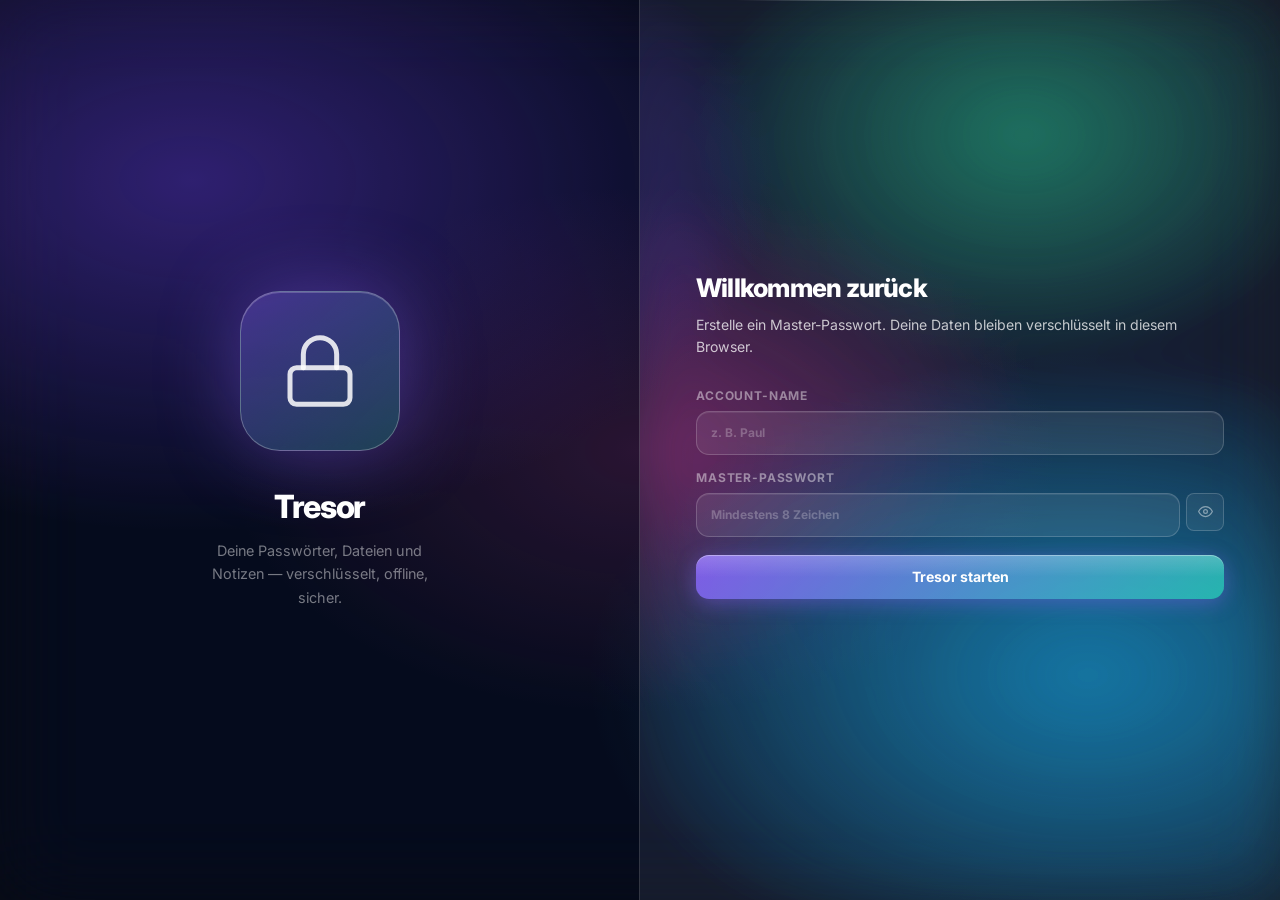
==== commit 4cd08b13: "Add files via upload" ====
--- a/index.html
+++ b/index.html
@@ -5,122 +5,168 @@
   <meta name="viewport" content="width=device-width, initial-scale=1">
   <title>Tresor — Passwörter & Notizen</title>
   <link rel="stylesheet" href="styles.css">
-  <link rel="icon" type="image/svg+xml" href="data:image/svg+xml,%3Csvg xmlns='http://www.w3.org/2000/svg' viewBox='0 0 24 24' fill='none' stroke='%230F766E' stroke-width='2.2' stroke-linecap='round' stroke-linejoin='round'%3E%3Crect x='3' y='11' width='18' height='11' rx='2' ry='2'/%3E%3Cpath d='M7 11V7a5 5 0 0 1 10 0v4'/%3E%3C/svg%3E">
+  <link rel="icon" type="image/svg+xml" href="data:image/svg+xml,%3Csvg xmlns='http://www.w3.org/2000/svg' viewBox='0 0 24 24' fill='none' stroke='%238C64FF' stroke-width='2.2' stroke-linecap='round' stroke-linejoin='round'%3E%3Crect x='3' y='11' width='18' height='11' rx='2' ry='2'/%3E%3Cpath d='M7 11V7a5 5 0 0 1 10 0v4'/%3E%3C/svg%3E">
 </head>
 <body>
-  <main id="app" class="app-shell">
-
-    <!-- LOCK SCREEN -->
-    <section id="lockScreen" class="lock-screen">
-      <div class="brand-mark" aria-hidden="true">
-        <svg xmlns="http://www.w3.org/2000/svg" viewBox="0 0 24 24" fill="none" stroke="currentColor" stroke-width="2.2" stroke-linecap="round" stroke-linejoin="round"><rect x="3" y="11" width="18" height="11" rx="2" ry="2"/><path d="M7 11V7a5 5 0 0 1 10 0v4"/></svg>
-      </div>
-      <h1>Passwörter &amp; Notizen</h1>
+<main id="app" class="app-shell">
+
+  <!-- LOCK SCREEN — full page split -->
+  <section id="lockScreen" class="lock-screen">
+
+    <!-- LEFT — decorative panel -->
+    <div class="lock-left">
+      <div class="lock-deco">
+        <svg xmlns="http://www.w3.org/2000/svg" viewBox="0 0 24 24" fill="none" stroke="currentColor" stroke-width="1.5" stroke-linecap="round" stroke-linejoin="round"><rect x="3" y="11" width="18" height="11" rx="2" ry="2"/><path d="M7 11V7a5 5 0 0 1 10 0v4"/></svg>
+      </div>
+      <p class="lock-deco-title">Tresor</p>
+      <p class="lock-deco-sub">Deine Passwörter, Dateien und Notizen — verschlüsselt, offline, sicher.</p>
+    </div>
+
+    <!-- RIGHT — login form -->
+    <div class="lock-right">
+      <!-- mobile only brand -->
+      <div class="lock-mobile-brand">
+        <div class="brand-mark" style="margin-bottom:0">
+          <svg xmlns="http://www.w3.org/2000/svg" viewBox="0 0 24 24" fill="none" stroke="currentColor" stroke-width="2.2" stroke-linecap="round" stroke-linejoin="round"><rect x="3" y="11" width="18" height="11" rx="2" ry="2"/><path d="M7 11V7a5 5 0 0 1 10 0v4"/></svg>
+        </div>
+        <h1 style="font-size:1.5rem;margin:0">Tresor</h1>
+      </div>
+
+      <h1 id="lockHeading" style="margin:0 0 6px;font-size:1.6rem">Willkommen zurück</h1>
       <p id="lockHint" class="lock-hint">Erstelle ein Master-Passwort. Deine Daten bleiben verschlüsselt in diesem Browser.</p>
+
       <form id="unlockForm" class="unlock-form">
-        <label for="accountName">
-          Account-Name
+        <label for="accountName">Account-Name
           <input id="accountName" type="text" autocomplete="off" minlength="2" maxlength="40" required placeholder="z. B. Paul">
         </label>
-        <label for="masterPassword">
-          Master-Passwort
-          <div class="password-line">
+        <label for="masterPassword">Master-Passwort
+          <div class="password-line" style="grid-template-columns:1fr auto">
             <input id="masterPassword" type="password" autocomplete="current-password" minlength="8" required placeholder="Mindestens 8 Zeichen">
-            <button class="icon-button" id="toggleMaster" type="button" aria-label="Passwort anzeigen">
+            <button class="icon-button" id="toggleMaster" type="button">
               <svg xmlns="http://www.w3.org/2000/svg" viewBox="0 0 24 24" fill="none" stroke="currentColor" stroke-width="2" stroke-linecap="round" stroke-linejoin="round"><path d="M1 12s4-8 11-8 11 8 11 8-4 8-11 8-11-8-11-8z"/><circle cx="12" cy="12" r="3"/></svg>
             </button>
           </div>
         </label>
-        <button id="unlockButton" class="primary-button" type="submit" style="margin-top:4px;">
-          <svg xmlns="http://www.w3.org/2000/svg" viewBox="0 0 24 24" fill="none" stroke="currentColor" stroke-width="2.2" stroke-linecap="round" stroke-linejoin="round" style="width:16px;height:16px"><rect x="3" y="11" width="18" height="11" rx="2" ry="2"/><path d="M7 11V7a5 5 0 0 1 10 0v4"/></svg>
+        <label id="alertEmailLabel" class="hidden" for="alertEmail">Alarm-E-Mail <span style="color:var(--muted);font-weight:400;text-transform:none">(optional)</span>
+          <input id="alertEmail" type="email" autocomplete="off" placeholder="deine@email.de">
+        </label>
+        <button id="unlockButton" class="primary-button" type="submit" style="margin-top:4px;width:100%;">
           Tresor starten
         </button>
         <p id="lockMessage" class="message" role="status"></p>
       </form>
-    </section>
-
-    <!-- VAULT SCREEN -->
-    <section id="vaultScreen" class="vault-screen hidden">
-      <header class="topbar">
-        <div class="topbar-left">
-          <div class="topbar-brand" aria-hidden="true">
-            <svg xmlns="http://www.w3.org/2000/svg" viewBox="0 0 24 24" fill="none" stroke="currentColor" stroke-width="2.2" stroke-linecap="round" stroke-linejoin="round"><rect x="3" y="11" width="18" height="11" rx="2" ry="2"/><path d="M7 11V7a5 5 0 0 1 10 0v4"/></svg>
-          </div>
-          <div>
-            <span class="eyebrow">Offline Tresor</span>
-            <h2>Passwörter &amp; Notizen</h2>
-            <p id="accountLabel" class="account-label"></p>
-          </div>
-        </div>
-        <div class="topbar-right">
-          <div id="offlineBanner" class="offline-banner hidden">
-            <svg xmlns="http://www.w3.org/2000/svg" viewBox="0 0 24 24" fill="none" stroke="currentColor" stroke-width="2" stroke-linecap="round" stroke-linejoin="round" style="width:13px;height:13px"><line x1="1" y1="1" x2="23" y2="23"/><path d="M16.72 11.06A10.94 10.94 0 0 1 19 12.55"/><path d="M5 12.55a10.94 10.94 0 0 1 5.17-2.39"/><path d="M10.71 5.05A16 16 0 0 1 22.56 9"/><path d="M1.42 9a15.91 15.91 0 0 1 4.7-2.88"/><path d="M8.53 16.11a6 6 0 0 1 6.95 0"/><line x1="12" y1="20" x2="12.01" y2="20"/></svg>
-            Offline
-          </div>
-          <div id="autoLockTimer" class="autlock-indicator hidden">
-            <svg xmlns="http://www.w3.org/2000/svg" viewBox="0 0 24 24" fill="none" stroke="currentColor" stroke-width="2" stroke-linecap="round" stroke-linejoin="round" style="width:13px;height:13px"><circle cx="12" cy="12" r="10"/><polyline points="12 6 12 12 16 14"/></svg>
-            <span id="autoLockLabel">10:00</span>
-          </div>
-          <div class="topbar-actions">
-            <button id="themeButton" class="ghost-button" type="button">
-              <svg xmlns="http://www.w3.org/2000/svg" viewBox="0 0 24 24" fill="none" stroke="currentColor" stroke-width="2" stroke-linecap="round" stroke-linejoin="round" style="width:15px;height:15px"><path d="M21 12.79A9 9 0 1 1 11.21 3 7 7 0 0 0 21 12.79z"/></svg>
-              Dunkel
-            </button>
-            <button id="exportButton" class="ghost-button" type="button">
-              <svg xmlns="http://www.w3.org/2000/svg" viewBox="0 0 24 24" fill="none" stroke="currentColor" stroke-width="2" stroke-linecap="round" stroke-linejoin="round" style="width:15px;height:15px"><path d="M21 15v4a2 2 0 0 1-2 2H5a2 2 0 0 1-2-2v-4"/><polyline points="7 10 12 15 17 10"/><line x1="12" y1="15" x2="12" y2="3"/></svg>
-              Export
-            </button>
-            <label class="ghost-button import-label" style="cursor:pointer;">
-              <svg xmlns="http://www.w3.org/2000/svg" viewBox="0 0 24 24" fill="none" stroke="currentColor" stroke-width="2" stroke-linecap="round" stroke-linejoin="round" style="width:15px;height:15px"><path d="M21 15v4a2 2 0 0 1-2 2H5a2 2 0 0 1-2-2v-4"/><polyline points="17 8 12 3 7 8"/><line x1="12" y1="3" x2="12" y2="15"/></svg>
-              Import
-              <input id="importFile" type="file" accept="application/json">
-            </label>
-            <button id="lockButton" class="danger-button" type="button">
-              <svg xmlns="http://www.w3.org/2000/svg" viewBox="0 0 24 24" fill="none" stroke="currentColor" stroke-width="2" stroke-linecap="round" stroke-linejoin="round" style="width:15px;height:15px"><rect x="3" y="11" width="18" height="11" rx="2" ry="2"/><path d="M7 11V7a5 5 0 0 1 9.9-1"/></svg>
-              Sperren
-            </button>
-          </div>
-        </div>
-      </header>
-
+
+      <!-- QR Transfer Section -->
+      <div class="qr-section" id="qrSection" style="display:none">
+        <button class="qr-toggle" type="button" id="qrToggle">
+          <svg xmlns="http://www.w3.org/2000/svg" viewBox="0 0 24 24" fill="none" stroke="currentColor" stroke-width="2" stroke-linecap="round" stroke-linejoin="round"><rect x="3" y="3" width="7" height="7"/><rect x="14" y="3" width="7" height="7"/><rect x="3" y="14" width="7" height="7"/><path d="M14 14h3v3h-3z"/><path d="M17 14h3v3h-3z"/><path d="M14 17h3v3h-3z"/><path d="M17 17h3v3h-3z"/></svg>
+          Auf Handy übertragen (QR-Code)
+        </button>
+        <div class="qr-box" id="qrBox">
+          <canvas id="qrCanvas"></canvas>
+          <p>Scanne diesen QR-Code mit deinem Handy um den verschlüsselten Tresor zu übertragen. Dein Master-Passwort bleibt dabei geheim.</p>
+        </div>
+      </div>
+    </div>
+  </section>
+
+  <!-- VAULT SCREEN -->
+  <section id="vaultScreen" class="vault-screen hidden">
+    <header class="topbar">
+      <div class="topbar-left">
+        <div class="topbar-brand">
+          <svg xmlns="http://www.w3.org/2000/svg" viewBox="0 0 24 24" fill="none" stroke="currentColor" stroke-width="2.2" stroke-linecap="round" stroke-linejoin="round"><rect x="3" y="11" width="18" height="11" rx="2" ry="2"/><path d="M7 11V7a5 5 0 0 1 10 0v4"/></svg>
+        </div>
+        <div>
+          <span class="eyebrow">Offline Tresor</span>
+          <h2>Tresor</h2>
+          <p id="accountLabel" class="account-label"></p>
+        </div>
+      </div>
+      <div class="topbar-right">
+        <div id="offlineBanner" class="offline-banner hidden">
+          <svg xmlns="http://www.w3.org/2000/svg" viewBox="0 0 24 24" fill="none" stroke="currentColor" stroke-width="2" stroke-linecap="round" stroke-linejoin="round" style="width:12px;height:12px"><line x1="1" y1="1" x2="23" y2="23"/><path d="M16.72 11.06A10.94 10.94 0 0 1 19 12.55"/><path d="M5 12.55a10.94 10.94 0 0 1 5.17-2.39"/><path d="M10.71 5.05A16 16 0 0 1 22.56 9"/><path d="M1.42 9a15.91 15.91 0 0 1 4.7-2.88"/><path d="M8.53 16.11a6 6 0 0 1 6.95 0"/><line x1="12" y1="20" x2="12.01" y2="20"/></svg>
+          Offline
+        </div>
+        <div id="autoLockTimer" class="autlock-indicator hidden">
+          <svg xmlns="http://www.w3.org/2000/svg" viewBox="0 0 24 24" fill="none" stroke="currentColor" stroke-width="2" stroke-linecap="round" stroke-linejoin="round" style="width:12px;height:12px"><circle cx="12" cy="12" r="10"/><polyline points="12 6 12 12 16 14"/></svg>
+          <span id="autoLockLabel">10:00</span>
+        </div>
+        <div class="topbar-actions">
+          <button id="themeButton" class="ghost-button" type="button">
+            <svg xmlns="http://www.w3.org/2000/svg" viewBox="0 0 24 24" fill="none" stroke="currentColor" stroke-width="2" stroke-linecap="round" stroke-linejoin="round" style="width:14px;height:14px"><path d="M21 12.79A9 9 0 1 1 11.21 3 7 7 0 0 0 21 12.79z"/></svg>
+            Dunkel
+          </button>
+          <button id="exportButton" class="ghost-button" type="button">
+            <svg xmlns="http://www.w3.org/2000/svg" viewBox="0 0 24 24" fill="none" stroke="currentColor" stroke-width="2" stroke-linecap="round" stroke-linejoin="round" style="width:14px;height:14px"><path d="M21 15v4a2 2 0 0 1-2 2H5a2 2 0 0 1-2-2v-4"/><polyline points="7 10 12 15 17 10"/><line x1="12" y1="15" x2="12" y2="3"/></svg>
+            Export
+          </button>
+          <label class="ghost-button import-label" style="cursor:pointer;">
+            <svg xmlns="http://www.w3.org/2000/svg" viewBox="0 0 24 24" fill="none" stroke="currentColor" stroke-width="2" stroke-linecap="round" stroke-linejoin="round" style="width:14px;height:14px"><path d="M21 15v4a2 2 0 0 1-2 2H5a2 2 0 0 1-2-2v-4"/><polyline points="17 8 12 3 7 8"/><line x1="12" y1="3" x2="12" y2="15"/></svg>
+            Import
+            <input id="importFile" type="file" accept="application/json">
+          </label>
+          <button id="lockButton" class="danger-button" type="button">
+            <svg xmlns="http://www.w3.org/2000/svg" viewBox="0 0 24 24" fill="none" stroke="currentColor" stroke-width="2" stroke-linecap="round" stroke-linejoin="round" style="width:14px;height:14px"><rect x="3" y="11" width="18" height="11" rx="2" ry="2"/><path d="M7 11V7a5 5 0 0 1 9.9-1"/></svg>
+            Sperren
+          </button>
+        </div>
+      </div>
+    </header>
+
+    <!-- NAV TABS -->
+    <nav class="nav-tabs">
+      <button class="nav-tab active" data-tab="vault" type="button">
+        <svg xmlns="http://www.w3.org/2000/svg" viewBox="0 0 24 24" fill="none" stroke="currentColor" stroke-width="2" stroke-linecap="round" stroke-linejoin="round"><rect x="3" y="11" width="18" height="11" rx="2" ry="2"/><path d="M7 11V7a5 5 0 0 1 10 0v4"/></svg>
+        Tresor
+      </button>
+      <button class="nav-tab" data-tab="files" type="button">
+        <svg xmlns="http://www.w3.org/2000/svg" viewBox="0 0 24 24" fill="none" stroke="currentColor" stroke-width="2" stroke-linecap="round" stroke-linejoin="round"><path d="M14 2H6a2 2 0 0 0-2 2v16a2 2 0 0 0 2 2h12a2 2 0 0 0 2-2V8z"/><polyline points="14 2 14 8 20 8"/></svg>
+        Dateien
+      </button>
+      <button class="nav-tab" data-tab="bookmarks" type="button">
+        <svg xmlns="http://www.w3.org/2000/svg" viewBox="0 0 24 24" fill="none" stroke="currentColor" stroke-width="2" stroke-linecap="round" stroke-linejoin="round"><path d="M19 21l-7-5-7 5V5a2 2 0 0 1 2-2h10a2 2 0 0 1 2 2z"/></svg>
+        Lesezeichen
+      </button>
+      <button class="nav-tab" data-tab="codes" type="button">
+        <svg xmlns="http://www.w3.org/2000/svg" viewBox="0 0 24 24" fill="none" stroke="currentColor" stroke-width="2" stroke-linecap="round" stroke-linejoin="round"><rect x="2" y="3" width="20" height="14" rx="2" ry="2"/><line x1="8" y1="21" x2="16" y2="21"/><line x1="12" y1="17" x2="12" y2="21"/></svg>
+        Codes
+      </button>
+      <button class="nav-tab" data-tab="aliases" type="button">
+        <svg xmlns="http://www.w3.org/2000/svg" viewBox="0 0 24 24" fill="none" stroke="currentColor" stroke-width="2" stroke-linecap="round" stroke-linejoin="round"><path d="M4 4h16c1.1 0 2 .9 2 2v12c0 1.1-.9 2-2 2H4c-1.1 0-2-.9-2-2V6c0-1.1.9-2 2-2z"/><polyline points="22,6 12,13 2,6"/></svg>
+        E-Mail Aliase
+      </button>
+      <button class="nav-tab" data-tab="log" type="button">
+        <svg xmlns="http://www.w3.org/2000/svg" viewBox="0 0 24 24" fill="none" stroke="currentColor" stroke-width="2" stroke-linecap="round" stroke-linejoin="round"><path d="M13 2H6a2 2 0 0 0-2 2v16a2 2 0 0 0 2 2h12a2 2 0 0 0 2-2V9z"/><polyline points="13 2 13 9 20 9"/></svg>
+        Aktivitäts-Log
+      </button>
+    </nav>
+
+    <!-- ══ TAB: VAULT ══ -->
+    <section id="tabVault" class="tab-content">
       <section class="toolbar">
         <div class="search-box">
           <svg xmlns="http://www.w3.org/2000/svg" viewBox="0 0 24 24" fill="none" stroke="currentColor" stroke-width="2" stroke-linecap="round" stroke-linejoin="round"><circle cx="11" cy="11" r="8"/><line x1="21" y1="21" x2="16.65" y2="16.65"/></svg>
-          <input id="searchInput" type="search" placeholder="Titel, Login oder Webadresse… (Strg+F)">
+          <input id="searchInput" type="search" placeholder="Suchen… (Strg+F)">
         </div>
         <div class="segmented" role="tablist">
           <button class="segment active" type="button" data-filter="all">Alle</button>
           <button class="segment" type="button" data-filter="password">Passwörter</button>
           <button class="segment" type="button" data-filter="note">Notizen</button>
-          <button class="segment" type="button" data-filter="favorite">★ Favoriten</button>
+          <button class="segment" type="button" data-filter="favorite">★</button>
         </div>
         <div class="sort-box">
-          <svg xmlns="http://www.w3.org/2000/svg" viewBox="0 0 24 24" fill="none" stroke="currentColor" stroke-width="2" stroke-linecap="round" stroke-linejoin="round" style="width:14px;height:14px;color:var(--muted);flex-shrink:0"><line x1="8" y1="6" x2="21" y2="6"/><line x1="8" y1="12" x2="21" y2="12"/><line x1="8" y1="18" x2="21" y2="18"/><line x1="3" y1="6" x2="3.01" y2="6"/><line x1="3" y1="12" x2="3.01" y2="12"/><line x1="3" y1="18" x2="3.01" y2="18"/></svg>
-          <select id="sortSelect">
-            <option value="updated">Zuletzt bearbeitet</option>
-            <option value="created">Zuletzt erstellt</option>
-            <option value="alpha">A – Z</option>
-          </select>
-        </div>
-        <button id="newPasswordButton" class="primary-button" type="button">
-          <svg xmlns="http://www.w3.org/2000/svg" viewBox="0 0 24 24" fill="none" stroke="currentColor" stroke-width="2.5" stroke-linecap="round" stroke-linejoin="round" style="width:14px;height:14px"><line x1="12" y1="5" x2="12" y2="19"/><line x1="5" y1="12" x2="19" y2="12"/></svg>
-          Passwort
-        </button>
-        <button id="newNoteButton" class="secondary-button" type="button">
-          <svg xmlns="http://www.w3.org/2000/svg" viewBox="0 0 24 24" fill="none" stroke="currentColor" stroke-width="2.5" stroke-linecap="round" stroke-linejoin="round" style="width:14px;height:14px"><line x1="12" y1="5" x2="12" y2="19"/><line x1="5" y1="12" x2="19" y2="12"/></svg>
-          Notiz
-        </button>
+          <svg xmlns="http://www.w3.org/2000/svg" viewBox="0 0 24 24" fill="none" stroke="currentColor" stroke-width="2" stroke-linecap="round" stroke-linejoin="round" style="width:13px;height:13px;color:var(--muted);flex-shrink:0"><line x1="8" y1="6" x2="21" y2="6"/><line x1="8" y1="12" x2="21" y2="12"/><line x1="8" y1="18" x2="21" y2="18"/><line x1="3" y1="6" x2="3.01" y2="6"/><line x1="3" y1="12" x2="3.01" y2="12"/><line x1="3" y1="18" x2="3.01" y2="18"/></svg>
+          <select id="sortSelect"><option value="updated">Zuletzt bearbeitet</option><option value="created">Zuletzt erstellt</option><option value="alpha">A – Z</option></select>
+        </div>
+        <button id="newPasswordButton" class="primary-button" type="button">+ Passwort</button>
+        <button id="newNoteButton" class="secondary-button" type="button">+ Notiz</button>
       </section>
-
       <section class="workspace">
         <aside class="list-pane">
-          <div class="stats">
-            <strong id="entryCount">0</strong>
-            <span>Einträge</span>
-          </div>
+          <div class="stats"><strong id="entryCount">0</strong><span>Einträge</span></div>
           <div id="entryList" class="entry-list" aria-live="polite"></div>
         </aside>
-
         <section class="editor-pane">
           <form id="entryForm" class="entry-form hidden">
             <div class="form-head">
@@ -129,7 +175,7 @@
                 <h3 id="formTitle">Neuer Eintrag</h3>
                 <span id="formMeta" class="form-meta"></span>
               </div>
-              <div style="display:flex;gap:6px;align-items:center;">
+              <div class="form-head-actions">
                 <button id="favoriteButton" class="icon-button" type="button" title="Favorit">
                   <svg xmlns="http://www.w3.org/2000/svg" viewBox="0 0 24 24" fill="none" stroke="currentColor" stroke-width="2" stroke-linecap="round" stroke-linejoin="round"><polygon points="12 2 15.09 8.26 22 9.27 17 14.14 18.18 21.02 12 17.77 5.82 21.02 7 14.14 2 9.27 8.91 8.26 12 2"/></svg>
                 </button>
@@ -137,111 +183,68 @@
                   <svg xmlns="http://www.w3.org/2000/svg" viewBox="0 0 24 24" fill="none" stroke="currentColor" stroke-width="2" stroke-linecap="round" stroke-linejoin="round"><rect x="9" y="9" width="13" height="13" rx="2" ry="2"/><path d="M5 15H4a2 2 0 0 1-2-2V4a2 2 0 0 1 2-2h9a2 2 0 0 1 2 2v1"/></svg>
                 </button>
                 <button id="deleteButton" class="danger-button compact" type="button">
-                  <svg xmlns="http://www.w3.org/2000/svg" viewBox="0 0 24 24" fill="none" stroke="currentColor" stroke-width="2" stroke-linecap="round" stroke-linejoin="round" style="width:13px;height:13px"><polyline points="3 6 5 6 21 6"/><path d="M19 6l-1 14a2 2 0 0 1-2 2H8a2 2 0 0 1-2-2L5 6"/><path d="M10 11v6"/><path d="M14 11v6"/></svg>
+                  <svg xmlns="http://www.w3.org/2000/svg" viewBox="0 0 24 24" fill="none" stroke="currentColor" stroke-width="2" stroke-linecap="round" stroke-linejoin="round" style="width:13px;height:13px"><polyline points="3 6 5 6 21 6"/><path d="M19 6l-1 14a2 2 0 0 1-2 2H8a2 2 0 0 1-2-2L5 6"/></svg>
                   Löschen
                 </button>
               </div>
             </div>
-
-            <label>
-              Titel
-              <input id="titleInput" type="text" required maxlength="80" placeholder="z. B. E-Mail, Bank, Server">
-            </label>
-
+            <label>Titel<input id="titleInput" type="text" required maxlength="80" placeholder="z. B. E-Mail, Bank, Server"></label>
             <div id="tagRow" class="tag-row">
               <span class="tag-label">Tags</span>
               <div id="tagList" class="tag-list"></div>
               <button id="addTagButton" class="tag-add-btn" type="button">+ Tag</button>
             </div>
-
             <div id="passwordFields" class="password-fields">
               <div class="two-col">
-                <label>
-                  Benutzername / E-Mail
-                  <input id="usernameInput" type="text" autocomplete="off" placeholder="name@example.com">
-                </label>
-                <label>
-                  Webadresse
-                  <input id="urlInput" type="url" inputmode="url" placeholder="https://...">
-                </label>
-              </div>
-
-              <label>
-                Passwort
+                <label>Benutzername / E-Mail<input id="usernameInput" type="text" autocomplete="off" placeholder="name@example.com"></label>
+                <label>Webadresse<input id="urlInput" type="url" inputmode="url" placeholder="https://..."></label>
+              </div>
+              <label>Passwort
                 <div class="password-line">
                   <input id="passwordInput" type="password" autocomplete="new-password" placeholder="Passwort">
-                  <button id="togglePassword" class="icon-button" type="button" title="Anzeigen">
-                    <svg xmlns="http://www.w3.org/2000/svg" viewBox="0 0 24 24" fill="none" stroke="currentColor" stroke-width="2" stroke-linecap="round" stroke-linejoin="round"><path d="M1 12s4-8 11-8 11 8 11 8-4 8-11 8-11-8-11-8z"/><circle cx="12" cy="12" r="3"/></svg>
-                  </button>
-                  <button id="copyPassword" class="icon-button" type="button" title="Kopieren">
-                    <svg xmlns="http://www.w3.org/2000/svg" viewBox="0 0 24 24" fill="none" stroke="currentColor" stroke-width="2" stroke-linecap="round" stroke-linejoin="round"><rect x="9" y="9" width="13" height="13" rx="2" ry="2"/><path d="M5 15H4a2 2 0 0 1-2-2V4a2 2 0 0 1 2-2h9a2 2 0 0 1 2 2v1"/></svg>
-                  </button>
-                  <button id="breachCheckButton" class="icon-button" type="button" title="Auf Datenleck prüfen">
-                    <svg xmlns="http://www.w3.org/2000/svg" viewBox="0 0 24 24" fill="none" stroke="currentColor" stroke-width="2" stroke-linecap="round" stroke-linejoin="round"><path d="M12 22s8-4 8-10V5l-8-3-8 3v7c0 6 8 10 8 10z"/></svg>
-                  </button>
+                  <button id="togglePassword" class="icon-button" type="button" title="Anzeigen"><svg xmlns="http://www.w3.org/2000/svg" viewBox="0 0 24 24" fill="none" stroke="currentColor" stroke-width="2" stroke-linecap="round" stroke-linejoin="round"><path d="M1 12s4-8 11-8 11 8 11 8-4 8-11 8-11-8-11-8z"/><circle cx="12" cy="12" r="3"/></svg></button>
+                  <button id="copyPassword" class="icon-button" type="button" title="Kopieren"><svg xmlns="http://www.w3.org/2000/svg" viewBox="0 0 24 24" fill="none" stroke="currentColor" stroke-width="2" stroke-linecap="round" stroke-linejoin="round"><rect x="9" y="9" width="13" height="13" rx="2" ry="2"/><path d="M5 15H4a2 2 0 0 1-2-2V4a2 2 0 0 1 2-2h9a2 2 0 0 1 2 2v1"/></svg></button>
+                  <button id="breachCheckButton" class="icon-button" type="button" title="Datenleck prüfen"><svg xmlns="http://www.w3.org/2000/svg" viewBox="0 0 24 24" fill="none" stroke="currentColor" stroke-width="2" stroke-linecap="round" stroke-linejoin="round"><path d="M12 22s8-4 8-10V5l-8-3-8 3v7c0 6 8 10 8 10z"/></svg></button>
                 </div>
               </label>
-
               <div class="strength-meter" id="strengthMeter" style="display:none">
-                <div class="strength-bars">
-                  <div class="strength-bar" id="sb1"></div>
-                  <div class="strength-bar" id="sb2"></div>
-                  <div class="strength-bar" id="sb3"></div>
-                  <div class="strength-bar" id="sb4"></div>
-                </div>
+                <div class="strength-bars"><div class="strength-bar" id="sb1"></div><div class="strength-bar" id="sb2"></div><div class="strength-bar" id="sb3"></div><div class="strength-bar" id="sb4"></div></div>
                 <span class="strength-label" id="strengthLabel"></span>
               </div>
-
               <div id="pwHistoryRow" class="pw-history-row hidden">
                 <span class="pw-history-label">Letzte Passwörter</span>
                 <div id="pwHistoryList" class="pw-history-list"></div>
               </div>
-
               <div class="generator">
                 <div class="gen-row">
                   <div class="gen-length">
-                    <span style="font-size:.8rem;font-weight:600;color:var(--muted);white-space:nowrap">Länge</span>
+                    <span>Länge</span>
                     <input id="lengthInput" type="range" min="12" max="40" value="18">
                     <output id="lengthOutput">18</output>
                   </div>
-                  <label class="checkbox">
-                    <input id="symbolsInput" type="checkbox" checked>
-                    Sonderzeichen
-                  </label>
-                  <button id="generateButton" class="secondary-button" type="button" style="white-space:nowrap">
-                    <svg xmlns="http://www.w3.org/2000/svg" viewBox="0 0 24 24" fill="none" stroke="currentColor" stroke-width="2" stroke-linecap="round" stroke-linejoin="round" style="width:14px;height:14px"><polyline points="1 4 1 10 7 10"/><path d="M3.51 15a9 9 0 1 0 .49-3.5"/></svg>
+                  <label class="checkbox"><input id="symbolsInput" type="checkbox" checked>Sonderzeichen</label>
+                  <button id="generateButton" class="secondary-button" type="button">
+                    <svg xmlns="http://www.w3.org/2000/svg" viewBox="0 0 24 24" fill="none" stroke="currentColor" stroke-width="2" stroke-linecap="round" stroke-linejoin="round" style="width:13px;height:13px"><polyline points="1 4 1 10 7 10"/><path d="M3.51 15a9 9 0 1 0 .49-3.5"/></svg>
                     Generieren
                   </button>
                 </div>
               </div>
-
               <div class="expiry-row">
-                <label class="checkbox">
-                  <input id="expiryEnabled" type="checkbox">
-                  Ablaufdatum
-                </label>
-                <input id="expiryDate" type="date" style="width:auto;min-height:36px;padding:6px 10px;" class="hidden">
-              </div>
-            </div>
-
-            <label>
-              Notiz
-              <textarea id="notesInput" rows="5" placeholder="Alles, was du sicher ablegen willst…"></textarea>
-            </label>
-
+                <label class="checkbox"><input id="expiryEnabled" type="checkbox">Ablaufdatum</label>
+                <input id="expiryDate" type="date" class="hidden">
+              </div>
+            </div>
+            <label>Notiz<textarea id="notesInput" rows="5" placeholder="Alles, was du sicher ablegen willst…"></textarea></label>
             <div class="form-actions">
               <span id="saveState" class="message"></span>
               <button class="primary-button" type="submit">
-                <svg xmlns="http://www.w3.org/2000/svg" viewBox="0 0 24 24" fill="none" stroke="currentColor" stroke-width="2.2" stroke-linecap="round" stroke-linejoin="round" style="width:14px;height:14px"><path d="M19 21H5a2 2 0 0 1-2-2V5a2 2 0 0 1 2-2h11l5 5v11a2 2 0 0 1-2 2z"/><polyline points="17 21 17 13 7 13 7 21"/><polyline points="7 3 7 8 15 8"/></svg>
+                <svg xmlns="http://www.w3.org/2000/svg" viewBox="0 0 24 24" fill="none" stroke="currentColor" stroke-width="2.2" stroke-linecap="round" stroke-linejoin="round" style="width:13px;height:13px"><path d="M19 21H5a2 2 0 0 1-2-2V5a2 2 0 0 1 2-2h11l5 5v11a2 2 0 0 1-2 2z"/><polyline points="17 21 17 13 7 13 7 21"/><polyline points="7 3 7 8 15 8"/></svg>
                 Speichern
               </button>
             </div>
           </form>
-
           <div id="emptyState" class="empty-state">
-            <div class="empty-state-icon">
-              <svg xmlns="http://www.w3.org/2000/svg" viewBox="0 0 24 24" fill="none" stroke="currentColor" stroke-width="1.8" stroke-linecap="round" stroke-linejoin="round"><rect x="3" y="11" width="18" height="11" rx="2" ry="2"/><path d="M7 11V7a5 5 0 0 1 10 0v4"/></svg>
-            </div>
+            <div class="empty-state-icon"><svg xmlns="http://www.w3.org/2000/svg" viewBox="0 0 24 24" fill="none" stroke="currentColor" stroke-width="1.8" stroke-linecap="round" stroke-linejoin="round"><rect x="3" y="11" width="18" height="11" rx="2" ry="2"/><path d="M7 11V7a5 5 0 0 1 10 0v4"/></svg></div>
             <h3>Kein Eintrag ausgewählt</h3>
             <p>Lege ein Passwort oder eine Notiz an.</p>
             <div class="empty-actions">
@@ -253,36 +256,136 @@
       </section>
     </section>
 
-    <!-- CONFIRM MODAL -->
-    <section id="confirmOverlay" class="modal-overlay hidden" aria-hidden="true">
-      <div class="confirm-modal" role="dialog" aria-modal="true" aria-labelledby="confirmTitle">
-        <span class="eyebrow">Bestätigung</span>
-        <h3 id="confirmTitle">Bist du dir sicher?</h3>
-        <p id="confirmText"></p>
-        <div class="modal-actions">
-          <button id="confirmCancel" class="ghost-button" type="button">Abbrechen</button>
-          <button id="confirmOk" class="danger-solid-button" type="button">Ja, löschen</button>
-        </div>
-      </div>
-    </section>
-
-    <!-- TAG INPUT MODAL -->
-    <section id="tagOverlay" class="modal-overlay hidden" aria-hidden="true">
-      <div class="confirm-modal" role="dialog" aria-modal="true">
-        <span class="eyebrow">Tag hinzufügen</span>
-        <h3>Neuer Tag</h3>
-        <input id="tagInput" type="text" maxlength="20" placeholder="z. B. Gaming, Arbeit, Bank">
-        <div class="modal-actions">
-          <button id="tagCancel" class="ghost-button" type="button">Abbrechen</button>
-          <button id="tagOk" class="primary-button" type="button">Hinzufügen</button>
-        </div>
-      </div>
-    </section>
-
-    <!-- TOAST -->
-    <div id="toastContainer" class="toast-container" aria-live="polite"></div>
-  </main>
-
-  <script src="app.js"></script>
+    <!-- ══ TAB: DATEIEN ══ -->
+    <section id="tabFiles" class="tab-content hidden">
+      <div class="tab-header">
+        <div>
+          <h3>Sicherer Datei-Tresor</h3>
+          <p class="tab-sub">Dateien werden vor dem Speichern mit AES-GCM verschlüsselt. Maximal 10 MB pro Datei.</p>
+        </div>
+        <label class="primary-button" style="cursor:pointer;">
+          <svg xmlns="http://www.w3.org/2000/svg" viewBox="0 0 24 24" fill="none" stroke="currentColor" stroke-width="2.2" stroke-linecap="round" stroke-linejoin="round" style="width:14px;height:14px"><line x1="12" y1="5" x2="12" y2="19"/><line x1="5" y1="12" x2="19" y2="12"/></svg>
+          Datei hinzufügen
+          <input id="fileUploadInput" type="file" multiple style="display:none">
+        </label>
+      </div>
+      <div id="fileList" class="file-grid"></div>
+      <div id="fileEmpty" class="empty-state">
+        <div class="empty-state-icon"><svg xmlns="http://www.w3.org/2000/svg" viewBox="0 0 24 24" fill="none" stroke="currentColor" stroke-width="1.8" stroke-linecap="round" stroke-linejoin="round"><path d="M14 2H6a2 2 0 0 0-2 2v16a2 2 0 0 0 2 2h12a2 2 0 0 0 2-2V8z"/><polyline points="14 2 14 8 20 8"/></svg></div>
+        <h3>Keine Dateien</h3>
+        <p>Lade Dateien hoch — sie werden direkt verschlüsselt gespeichert.</p>
+      </div>
+    </section>
+
+    <!-- ══ TAB: LESEZEICHEN ══ -->
+    <section id="tabBookmarks" class="tab-content hidden">
+      <div class="tab-header">
+        <div>
+          <h3>Geheime Lesezeichen</h3>
+          <p class="tab-sub">URLs die du nicht im Browser speichern willst.</p>
+        </div>
+        <button id="newBookmarkButton" class="primary-button" type="button">+ Lesezeichen</button>
+      </div>
+      <div id="bookmarkList" class="simple-list"></div>
+      <div id="bookmarkEmpty" class="empty-state">
+        <div class="empty-state-icon"><svg xmlns="http://www.w3.org/2000/svg" viewBox="0 0 24 24" fill="none" stroke="currentColor" stroke-width="1.8" stroke-linecap="round" stroke-linejoin="round"><path d="M19 21l-7-5-7 5V5a2 2 0 0 1 2-2h10a2 2 0 0 1 2 2z"/></svg></div>
+        <h3>Keine Lesezeichen</h3>
+        <p>Speichere URLs die du privat halten möchtest.</p>
+      </div>
+    </section>
+
+    <!-- ══ TAB: CODES ══ -->
+    <section id="tabCodes" class="tab-content hidden">
+      <div class="tab-header">
+        <div>
+          <h3>Sicherheitscodes</h3>
+          <p class="tab-sub">PINs, Safe-Codes, Schloss-Kombinationen und andere geheime Zahlen.</p>
+        </div>
+        <button id="newCodeButton" class="primary-button" type="button">+ Code</button>
+      </div>
+      <div id="codeList" class="simple-list"></div>
+      <div id="codeEmpty" class="empty-state">
+        <div class="empty-state-icon"><svg xmlns="http://www.w3.org/2000/svg" viewBox="0 0 24 24" fill="none" stroke="currentColor" stroke-width="1.8" stroke-linecap="round" stroke-linejoin="round"><rect x="2" y="3" width="20" height="14" rx="2" ry="2"/><line x1="8" y1="21" x2="16" y2="21"/><line x1="12" y1="17" x2="12" y2="21"/></svg></div>
+        <h3>Keine Codes</h3>
+        <p>Speichere PINs, Safe-Codes und andere Geheim-Kombinationen.</p>
+      </div>
+    </section>
+
+    <!-- ══ TAB: ALIASE ══ -->
+    <section id="tabAliases" class="tab-content hidden">
+      <div class="tab-header">
+        <div>
+          <h3>E-Mail Aliase</h3>
+          <p class="tab-sub">Welche Wegwerf-E-Mail hast du wo benutzt?</p>
+        </div>
+        <button id="newAliasButton" class="primary-button" type="button">+ Alias</button>
+      </div>
+      <div id="aliasList" class="simple-list"></div>
+      <div id="aliasEmpty" class="empty-state">
+        <div class="empty-state-icon"><svg xmlns="http://www.w3.org/2000/svg" viewBox="0 0 24 24" fill="none" stroke="currentColor" stroke-width="1.8" stroke-linecap="round" stroke-linejoin="round"><path d="M4 4h16c1.1 0 2 .9 2 2v12c0 1.1-.9 2-2 2H4c-1.1 0-2-.9-2-2V6c0-1.1.9-2 2-2z"/><polyline points="22,6 12,13 2,6"/></svg></div>
+        <h3>Keine Aliase</h3>
+        <p>Behalte den Überblick über deine Wegwerf-E-Mails.</p>
+      </div>
+    </section>
+
+    <!-- ══ TAB: LOG ══ -->
+    <section id="tabLog" class="tab-content hidden">
+      <div class="tab-header">
+        <div>
+          <h3>Aktivitäts-Log</h3>
+          <p class="tab-sub">Jede Aktion im Tresor wird hier aufgezeichnet — inklusive fehlgeschlagener Entsperrversuche.</p>
+        </div>
+        <button id="clearLogButton" class="danger-button" type="button">Log leeren</button>
+      </div>
+      <div id="logList" class="log-list"></div>
+      <div id="logEmpty" class="empty-state">
+        <div class="empty-state-icon"><svg xmlns="http://www.w3.org/2000/svg" viewBox="0 0 24 24" fill="none" stroke="currentColor" stroke-width="1.8" stroke-linecap="round" stroke-linejoin="round"><path d="M13 2H6a2 2 0 0 0-2 2v16a2 2 0 0 0 2 2h12a2 2 0 0 0 2-2V9z"/><polyline points="13 2 13 9 20 9"/></svg></div>
+        <h3>Noch keine Aktivität</h3>
+        <p>Aktionen erscheinen hier sobald du den Tresor benutzt.</p>
+      </div>
+    </section>
+  </section>
+
+  <!-- MODALS -->
+  <section id="confirmOverlay" class="modal-overlay hidden" aria-hidden="true">
+    <div class="confirm-modal" role="dialog" aria-modal="true">
+      <span class="eyebrow">Bestätigung</span>
+      <h3 id="confirmTitle">Bist du sicher?</h3>
+      <p id="confirmText"></p>
+      <div class="modal-actions">
+        <button id="confirmCancel" class="ghost-button" type="button">Abbrechen</button>
+        <button id="confirmOk" class="danger-solid-button" type="button">Ja, löschen</button>
+      </div>
+    </div>
+  </section>
+
+  <section id="tagOverlay" class="modal-overlay hidden" aria-hidden="true">
+    <div class="confirm-modal" role="dialog" aria-modal="true">
+      <span class="eyebrow">Tag hinzufügen</span>
+      <h3>Neuer Tag</h3>
+      <input id="tagInput" type="text" maxlength="20" placeholder="z. B. Gaming, Arbeit, Bank">
+      <div class="modal-actions">
+        <button id="tagCancel" class="ghost-button" type="button">Abbrechen</button>
+        <button id="tagOk" class="primary-button" type="button">Hinzufügen</button>
+      </div>
+    </div>
+  </section>
+
+  <!-- Generic Quick-Add Modal -->
+  <section id="quickAddOverlay" class="modal-overlay hidden" aria-hidden="true">
+    <div class="confirm-modal" role="dialog" aria-modal="true" style="gap:14px;">
+      <span class="eyebrow" id="qaEyebrow">Neu</span>
+      <h3 id="qaTitle">Neuer Eintrag</h3>
+      <div id="qaFields" style="display:grid;gap:10px;"></div>
+      <div class="modal-actions">
+        <button id="qaCancel" class="ghost-button" type="button">Abbrechen</button>
+        <button id="qaOk" class="primary-button" type="button">Speichern</button>
+      </div>
+    </div>
+  </section>
+
+  <div id="toastContainer" class="toast-container" aria-live="polite"></div>
+</main>
+<script src="app.js"></script>
 </body>
 </html>
--- a/styles.css
+++ b/styles.css
@@ -1,809 +1,925 @@
-@import url('https://fonts.googleapis.com/css2?family=Inter:wght@400;500;600;700;800&display=swap');
-
+@import url('https://fonts.googleapis.com/css2?family=Inter:wght@300;400;500;600;700;800&family=JetBrains+Mono:wght@400;600&display=swap');
+
+/* ══════════════════════════════════════════
+   LIQUID GLASS — iOS 26 inspired
+   ══════════════════════════════════════════ */
 :root {
+  --bg-1: #0A0E1A;
+  --bg-2: #0D1424;
+
+  /* glass layers */
+  --glass-bg:        rgba(255,255,255,.06);
+  --glass-bg-hover:  rgba(255,255,255,.10);
+  --glass-bg-active: rgba(255,255,255,.13);
+  --glass-border:    rgba(255,255,255,.18);
+  --glass-border-2:  rgba(255,255,255,.28);
+  --glass-shine:     rgba(255,255,255,.55);
+  --glass-shadow:    0 8px 32px rgba(0,0,0,.45), 0 2px 8px rgba(0,0,0,.3);
+  --glass-shadow-lg: 0 24px 64px rgba(0,0,0,.55), 0 4px 16px rgba(0,0,0,.4);
+  --glass-blur:      blur(28px) saturate(180%);
+  --glass-blur-sm:   blur(16px) saturate(160%);
+
+  /* ink */
+  --ink:   #FFFFFF;
+  --ink-2: rgba(255,255,255,.75);
+  --muted: rgba(255,255,255,.45);
+  --muted-2: rgba(255,255,255,.25);
+
+  /* accent — translucent violet */
+  --accent:       rgba(140,100,255,.90);
+  --accent-solid: #8C64FF;
+  --accent-glow:  rgba(140,100,255,.40);
+  --accent-light: rgba(140,100,255,.18);
+
+  --teal:       rgba(45,212,191,.90);
+  --teal-light: rgba(45,212,191,.15);
+  --gold:       rgba(251,191,36,.90);
+  --gold-light: rgba(251,191,36,.15);
+  --danger:     rgba(255,100,100,.90);
+  --danger-light: rgba(255,100,100,.15);
+  --success:    rgba(52,211,153,.90);
+
+  /* gradient mesh background */
+  --mesh-1: radial-gradient(ellipse 70% 60% at 15% 20%, rgba(100,60,220,.55) 0%, transparent 65%);
+  --mesh-2: radial-gradient(ellipse 60% 55% at 85% 75%, rgba(20,140,180,.45) 0%, transparent 65%);
+  --mesh-3: radial-gradient(ellipse 50% 45% at 50% 50%, rgba(180,60,140,.25) 0%, transparent 65%);
+  --mesh-4: radial-gradient(ellipse 40% 40% at 80% 15%, rgba(60,180,140,.30) 0%, transparent 65%);
+
+  --radius-sm: 8px;
+  --radius:    13px;
+  --radius-lg: 18px;
+  --radius-xl: 26px;
+  --radius-2xl:34px;
+
+  color-scheme: dark;
+}
+
+body[data-theme="light"] {
   color-scheme: light;
-  --ink: #111827;
-  --ink-2: #374151;
-  --muted: #6B7280;
-  --muted-2: #9CA3AF;
-  --panel: #ffffff;
-  --line: #E5E7EB;
-  --line-2: #F3F4F6;
-  --soft: #F9FAFB;
-  --accent: #0F766E;
-  --accent-2: #0D9488;
-  --accent-light: rgba(15,118,110,.10);
-  --accent-glow: rgba(15,118,110,.22);
-  --gold: #B45309;
-  --gold-light: rgba(180,83,9,.12);
-  --danger: #DC2626;
-  --danger-light: rgba(220,38,38,.10);
-  --success: #059669;
-  --radius: 10px;
-  --radius-sm: 6px;
-  --radius-lg: 14px;
-  --shadow-sm: 0 1px 3px rgba(0,0,0,.08), 0 1px 2px rgba(0,0,0,.06);
-  --shadow: 0 4px 24px rgba(0,0,0,.10), 0 1px 4px rgba(0,0,0,.06);
-  --shadow-lg: 0 20px 60px rgba(0,0,0,.12), 0 4px 16px rgba(0,0,0,.08);
-  --page-bg: #F0F4F8;
-  --page-noise: url("data:image/svg+xml,%3Csvg xmlns='http://www.w3.org/2000/svg' width='300' height='300'%3E%3Cfilter id='n'%3E%3CfeTurbulence type='fractalNoise' baseFrequency='.75' numOctaves='4' stitchTiles='stitch'/%3E%3CfeColorMatrix type='saturate' values='0'/%3E%3C/filter%3E%3Crect width='300' height='300' filter='url(%23n)' opacity='.035'/%3E%3C/svg%3E");
-  --field-bg: #ffffff;
-  --list-bg: #FAFAFA;
-  --panel-bg: rgba(255,255,255,.97);
-  --lock-bg: rgba(255,255,255,.96);
-  --topbar-border: rgba(0,0,0,.06);
-  --lock-gradient: linear-gradient(135deg, #0F766E 0%, #0D9488 50%, #1D4ED8 100%);
-}
-
-body[data-theme="dark"] {
-  color-scheme: dark;
-  --ink: #F9FAFB;
-  --ink-2: #E5E7EB;
-  --muted: #9CA3AF;
-  --muted-2: #6B7280;
-  --panel: #111827;
-  --line: #1F2937;
-  --line-2: #374151;
-  --soft: #1F2937;
-  --accent: #2DD4BF;
-  --accent-2: #14B8A6;
-  --accent-light: rgba(45,212,191,.12);
-  --accent-glow: rgba(45,212,191,.22);
-  --gold: #FBBF24;
-  --gold-light: rgba(251,191,36,.12);
-  --danger: #F87171;
-  --danger-light: rgba(248,113,113,.12);
-  --success: #34D399;
-  --shadow-sm: 0 1px 3px rgba(0,0,0,.3), 0 1px 2px rgba(0,0,0,.2);
-  --shadow: 0 4px 24px rgba(0,0,0,.4), 0 1px 4px rgba(0,0,0,.3);
-  --shadow-lg: 0 20px 60px rgba(0,0,0,.5), 0 4px 16px rgba(0,0,0,.3);
-  --page-bg: #0B1120;
-  --field-bg: #111827;
-  --list-bg: #0D1117;
-  --panel-bg: rgba(17,24,39,.98);
-  --lock-bg: rgba(17,24,39,.97);
-  --topbar-border: rgba(255,255,255,.06);
-  --lock-gradient: linear-gradient(135deg, #0F766E 0%, #0D9488 50%, #1E40AF 100%);
-}
-
-*, *::before, *::after { box-sizing: border-box; }
-
+  --bg-1: #D8E4F8;
+  --bg-2: #C8D8F0;
+  --glass-bg:        rgba(255,255,255,.35);
+  --glass-bg-hover:  rgba(255,255,255,.50);
+  --glass-bg-active: rgba(255,255,255,.60);
+  --glass-border:    rgba(255,255,255,.70);
+  --glass-border-2:  rgba(255,255,255,.90);
+  --glass-shine:     rgba(255,255,255,.95);
+  --glass-shadow:    0 8px 32px rgba(80,100,180,.18), 0 2px 8px rgba(80,100,180,.12);
+  --glass-shadow-lg: 0 24px 64px rgba(80,100,180,.22), 0 4px 16px rgba(80,100,180,.14);
+  --ink:    #0D1424;
+  --ink-2:  rgba(10,20,50,.75);
+  --muted:  rgba(10,20,50,.45);
+  --muted-2:rgba(10,20,50,.25);
+  --mesh-1: radial-gradient(ellipse 70% 60% at 15% 20%, rgba(140,100,255,.30) 0%, transparent 65%);
+  --mesh-2: radial-gradient(ellipse 60% 55% at 85% 75%, rgba(20,140,200,.25) 0%, transparent 65%);
+  --mesh-3: radial-gradient(ellipse 50% 45% at 50% 50%, rgba(200,80,160,.15) 0%, transparent 65%);
+  --mesh-4: radial-gradient(ellipse 40% 40% at 80% 15%, rgba(40,180,150,.20) 0%, transparent 65%);
+}
+
+/* ── RESET ── */
+*,*::before,*::after { box-sizing: border-box; }
 html { scroll-behavior: smooth; }
-
 body {
-  margin: 0;
-  min-height: 100vh;
+  margin: 0; min-height: 100vh;
   font-family: 'Inter', system-ui, -apple-system, sans-serif;
-  font-size: 14px;
-  line-height: 1.5;
-  background: var(--page-bg) var(--page-noise);
+  font-size: 14px; line-height: 1.5;
   color: var(--ink);
   -webkit-font-smoothing: antialiased;
-  transition: background .3s, color .3s;
-}
-
-button, input, textarea, select { font: inherit; }
-button { cursor: pointer; border: none; }
+  overflow-x: hidden;
+}
+button,input,textarea,select { font: inherit; }
+button { cursor: pointer; border: none; background: none; }
 * { -webkit-tap-highlight-color: transparent; }
-
 .hidden { display: none !important; }
 
+/* ── ANIMATED MESH BACKGROUND ── */
+.app-shell {
+  min-height: 100vh;
+  position: relative;
+  background: var(--bg-1);
+}
+.app-shell::before {
+  content: '';
+  position: fixed; inset: 0; z-index: 0;
+  background: var(--bg-1) var(--mesh-1), var(--mesh-2), var(--mesh-3), var(--mesh-4);
+  background-blend-mode: normal;
+  
+  pointer-events: none;
+}
+
+
+.app-shell > * { position: relative; z-index: 1; }
+
+/* center when lock screen */
+.app-shell:has(#lockScreen:not(.hidden)) {
+  display: flex; align-items: stretch; justify-content: stretch; padding: 0;
+}
+
+/* ── GLASS MIXIN (via class) ── */
+.glass {
+  background: var(--glass-bg);
+  backdrop-filter: var(--glass-blur);
+  -webkit-backdrop-filter: var(--glass-blur);
+  border: 1px solid var(--glass-border);
+  box-shadow: var(--glass-shadow);
+}
+
 /* ── LOCK SCREEN ── */
-.app-shell { min-height: 100vh; padding: 24px; }
-.app-shell:has(#vaultScreen:not(.hidden)) { padding: 0; }
-
 .lock-screen {
-  width: min(440px, 100%);
-  margin: 8vh auto;
-  padding: 40px;
-  border-radius: var(--radius-lg);
-  background: var(--lock-bg);
-  box-shadow: var(--shadow-lg);
-  border: 1px solid var(--topbar-border);
-  animation: slideUp .4s cubic-bezier(.16,1,.3,1);
-}
-
-@keyframes slideUp {
-  from { opacity: 0; transform: translateY(20px); }
-  to   { opacity: 1; transform: translateY(0); }
+  width: 100%; min-height: 100vh;
+  display: grid;
+  grid-template-columns: 1fr 1fr;
+  animation: fadeSlide .45s cubic-bezier(.16,1,.3,1);
+  position: relative; overflow: hidden;
+}
+
+/* left decorative panel */
+.lock-screen::before {
+  content: '';
+  position: absolute; inset: 0;
+  background: var(--mesh-1), var(--mesh-2), var(--mesh-3), var(--mesh-4);
+  pointer-events: none; z-index: 0;
+}
+
+.lock-left {
+  position: relative; z-index: 1;
+  display: flex; flex-direction: column;
+  align-items: center; justify-content: center;
+  padding: 60px 48px;
+  background: rgba(0,0,0,.18);
+  border-right: 1px solid var(--glass-border);
+}
+
+.lock-right {
+  position: relative; z-index: 1;
+  display: flex; flex-direction: column;
+  justify-content: center;
+  padding: 60px 56px;
+  background: var(--glass-bg);
+  backdrop-filter: var(--glass-blur);
+  -webkit-backdrop-filter: var(--glass-blur);
+}
+
+/* shine line top of right panel */
+.lock-right::before {
+  content: '';
+  position: absolute; top: 0; left: 15%; right: 15%; height: 1px;
+  background: linear-gradient(90deg, transparent, var(--glass-shine), transparent);
+  pointer-events: none;
+}
+
+/* decorative big lock icon on left */
+.lock-deco {
+  width: 160px; height: 160px; border-radius: 40px;
+  background: linear-gradient(135deg, rgba(140,100,255,.35) 0%, rgba(45,212,191,.25) 100%);
+  border: 1px solid var(--glass-border-2);
+  display: flex; align-items: center; justify-content: center;
+  margin-bottom: 32px;
+  box-shadow: 0 0 80px var(--accent-glow), inset 0 1px 0 rgba(255,255,255,.2);
+}
+.lock-deco svg { width: 80px; height: 80px; color: rgba(255,255,255,.85); }
+.lock-deco-title { font-size: 2rem; font-weight: 800; letter-spacing: -.04em; color: var(--ink); margin: 0 0 8px; text-align: center; }
+.lock-deco-sub { font-size: .9rem; color: var(--muted); text-align: center; max-width: 260px; line-height: 1.6; }
+
+@keyframes popIn {
+  from { opacity:0; transform: scale(.93) translateY(20px); }
+  to   { opacity:1; transform: scale(1) translateY(0); }
 }
 
 .brand-mark {
-  width: 52px;
-  height: 52px;
-  border-radius: 14px;
-  background: var(--lock-gradient);
-  display: flex;
-  align-items: center;
-  justify-content: center;
+  width: 58px; height: 58px; border-radius: 17px;
+  background: linear-gradient(135deg, rgba(140,100,255,.8) 0%, rgba(45,212,191,.7) 100%);
+  display: flex; align-items: center; justify-content: center;
   margin-bottom: 24px;
-  box-shadow: 0 4px 16px var(--accent-glow);
-}
-
+  box-shadow: 0 8px 28px var(--accent-glow), inset 0 1px 0 rgba(255,255,255,.35);
+  border: 1px solid rgba(255,255,255,.25);
+}
 .brand-mark svg { width: 26px; height: 26px; color: #fff; }
 
-h1 {
-  font-size: 1.75rem;
-  font-weight: 800;
-  line-height: 1.1;
-  margin: 0 0 8px;
-  letter-spacing: -.025em;
-}
-
-h2 {
-  font-size: 1.4rem;
-  font-weight: 800;
-  margin: 0;
-  letter-spacing: -.02em;
-}
-
-h3 {
-  font-size: 1rem;
-  font-weight: 700;
-  margin: 0;
-  letter-spacing: -.01em;
-}
-
-p { margin: 0; }
-
-.lock-hint {
-  color: var(--muted);
-  font-size: .9rem;
-  margin: 0 0 28px !important;
-  line-height: 1.55;
-}
-
-/* ── FORMS ── */
+h1 { font-size: 1.75rem; font-weight: 800; margin: 0 0 8px; letter-spacing: -.03em; }
+h2 { font-size: 1.3rem; font-weight: 700; margin: 0; letter-spacing: -.02em; }
+h3 { font-size: .95rem; font-weight: 700; margin: 0; }
+p  { margin: 0; }
+
+.lock-hint { color: var(--ink-2); font-size: .88rem; margin: 0 0 28px !important; line-height: 1.6; }
+
+/* ── GLASS INPUT ── */
 .unlock-form, .entry-form { display: grid; gap: 14px; }
 
 label {
-  display: grid;
-  gap: 6px;
-  font-size: .82rem;
-  font-weight: 600;
-  color: var(--ink-2);
-  letter-spacing: .01em;
-}
-
-input:not([type="checkbox"]):not([type="range"]):not([type="file"]),
+  display: grid; gap: 6px;
+  font-size: .75rem; font-weight: 700;
+  color: var(--muted); letter-spacing: .07em; text-transform: uppercase;
+}
+
+input:not([type="checkbox"]):not([type="range"]):not([type="file"]):not([type="date"]),
+input[type="date"],
 textarea {
-  width: 100%;
-  min-height: 42px;
-  border: 1.5px solid var(--line);
+  width: 100%; min-height: 44px;
+  border: 1px solid var(--glass-border);
   border-radius: var(--radius);
-  padding: 9px 12px;
-  background: var(--field-bg);
+  padding: 10px 14px;
+  background: var(--glass-bg);
+  
+  -webkit-
   color: var(--ink);
   outline: none;
-  transition: border-color .15s, box-shadow .15s, background .15s;
-}
-
-textarea {
-  resize: vertical;
-  line-height: 1.5;
-  min-height: 140px;
-}
-
-input:not([type="checkbox"]):not([type="range"]):not([type="file"]):hover {
-  border-color: var(--muted-2);
-}
+  transition: border-color .2s, box-shadow .2s, background .2s;
+  box-shadow: inset 0 1px 0 rgba(255,255,255,.08);
+}
+input[type="date"] { min-height: 38px; padding: 6px 10px; width: auto; }
+textarea { resize: vertical; min-height: 130px; line-height: 1.55; }
 
 input:not([type="checkbox"]):not([type="range"]):not([type="file"]):focus,
-textarea:focus {
-  border-color: var(--accent);
-  box-shadow: 0 0 0 3px var(--accent-glow);
-}
-
-/* ── BUTTONS ── */
-.primary-button, .secondary-button, .ghost-button,
-.danger-button, .danger-solid-button, .icon-button {
-  display: inline-flex;
-  align-items: center;
-  justify-content: center;
-  gap: 6px;
-  min-height: 38px;
-  border-radius: var(--radius);
-  padding: 8px 16px;
-  font-size: .85rem;
-  font-weight: 600;
-  transition: background .15s, box-shadow .15s, border-color .15s, transform .08s;
-  white-space: nowrap;
-}
-
-.primary-button, .secondary-button, .ghost-button,
-.danger-button, .danger-solid-button {
-  border: 1.5px solid transparent;
-}
-
+input[type="date"]:focus, textarea:focus {
+  border-color: var(--glass-border-2);
+  background: var(--glass-bg-hover);
+  box-shadow: 0 0 0 3px var(--accent-glow), inset 0 1px 0 rgba(255,255,255,.12);
+}
+::placeholder { color: var(--muted-2); }
+
+/* ── GLASS BUTTONS ── */
 .primary-button {
-  background: var(--accent);
+  display: inline-flex; align-items: center; justify-content: center; gap: 7px;
+  min-height: 44px; border-radius: var(--radius);
+  padding: 10px 20px; font-size: .88rem; font-weight: 700;
+  white-space: nowrap; border: none;
+  background: linear-gradient(135deg, rgba(140,100,255,.85) 0%, rgba(45,212,191,.75) 100%);
   color: #fff;
-  box-shadow: 0 1px 3px var(--accent-glow);
-}
-.primary-button:hover { background: var(--accent-2); box-shadow: 0 4px 12px var(--accent-glow); }
-.primary-button:active { transform: scale(.98); }
+  box-shadow: 0 4px 20px var(--accent-glow), inset 0 1px 0 rgba(255,255,255,.35);
+  transition: all .2s;
+  position: relative; overflow: hidden;
+}
+.primary-button::before {
+  content: '';
+  position: absolute; top: 0; left: 0; right: 0; height: 50%;
+  background: linear-gradient(180deg, rgba(255,255,255,.18) 0%, transparent 100%);
+  border-radius: var(--radius) var(--radius) 0 0;
+  pointer-events: none;
+}
+.primary-button:hover { filter: brightness(1.12); box-shadow: 0 6px 28px var(--accent-glow), inset 0 1px 0 rgba(255,255,255,.4); transform: translateY(-1px); }
+.primary-button:active { transform: scale(.97) translateY(0); }
+
+.secondary-button, .ghost-button, .danger-button {
+  display: inline-flex; align-items: center; justify-content: center; gap: 7px;
+  min-height: 38px; border-radius: var(--radius);
+  padding: 8px 16px; font-size: .83rem; font-weight: 600;
+  white-space: nowrap; transition: all .18s;
+   -webkit-
+  border: 1px solid var(--glass-border);
+  box-shadow: var(--glass-shadow), inset 0 1px 0 rgba(255,255,255,.10);
+}
 
 .secondary-button {
-  background: var(--accent-light);
-  border-color: transparent;
-  color: var(--accent);
-}
-.secondary-button:hover { background: var(--accent-glow); }
+  background: var(--accent-light); color: #fff;
+  border-color: rgba(140,100,255,.30);
+}
+.secondary-button:hover { background: rgba(140,100,255,.28); transform: translateY(-1px); }
 
 .ghost-button {
-  background: var(--field-bg);
-  border-color: var(--line);
-  color: var(--ink-2);
-}
-.ghost-button:hover { background: var(--soft); border-color: var(--muted-2); }
+  background: var(--glass-bg); color: var(--ink-2);
+}
+.ghost-button:hover { background: var(--glass-bg-hover); color: var(--ink); transform: translateY(-1px); }
 
 .danger-button {
-  background: var(--danger-light);
-  border-color: transparent;
-  color: var(--danger);
-}
-.danger-button:hover { background: rgba(220,38,38,.18); }
+  background: var(--danger-light); color: var(--danger);
+  border-color: rgba(255,100,100,.25);
+}
+.danger-button:hover { background: rgba(255,100,100,.25); transform: translateY(-1px); }
 
 .danger-solid-button {
-  background: var(--danger);
-  color: #fff;
-}
-.danger-solid-button:hover { filter: brightness(1.1); }
+  display: inline-flex; align-items: center; justify-content: center; gap: 7px;
+  min-height: 38px; border-radius: var(--radius); padding: 8px 16px;
+  font-size: .83rem; font-weight: 700; white-space: nowrap;
+  background: rgba(255,80,80,.8); color: #fff;
+  border: 1px solid rgba(255,120,120,.4);
+  box-shadow: 0 4px 16px rgba(255,80,80,.35), inset 0 1px 0 rgba(255,255,255,.25);
+  transition: all .18s;
+}
+.danger-solid-button:hover { filter: brightness(1.1); transform: translateY(-1px); }
 
 .icon-button {
-  width: 38px;
-  min-height: 38px;
-  padding: 0;
+  display: inline-flex; align-items: center; justify-content: center;
+  width: 38px; min-height: 38px; padding: 0;
   border-radius: var(--radius-sm);
-  background: var(--soft);
-  border: 1.5px solid var(--line);
+  background: var(--glass-bg);
+  border: 1px solid var(--glass-border);
   color: var(--muted);
   flex-shrink: 0;
-}
-.icon-button:hover { background: var(--line-2); color: var(--ink); border-color: var(--muted-2); }
-.icon-button svg { width: 16px; height: 16px; display: block; }
-
-.compact { min-height: 32px; padding: 5px 12px; font-size: .8rem; }
+   -webkit-
+  box-shadow: var(--glass-shadow), inset 0 1px 0 rgba(255,255,255,.08);
+  transition: all .18s;
+}
+.icon-button:hover { background: var(--glass-bg-hover); color: var(--ink); border-color: var(--glass-border-2); transform: translateY(-1px); }
+.icon-button svg { width: 15px; height: 15px; display: block; }
+
+.compact { min-height: 32px; padding: 5px 12px; font-size: .78rem; }
 
 .password-line {
-  display: grid;
-  grid-template-columns: 1fr auto auto;
-  gap: 6px;
-  align-items: start;
+  display: grid; grid-template-columns: 1fr auto auto auto;
+  gap: 6px; align-items: start;
 }
 .password-line input { margin: 0; }
 
-/* ── MESSAGES ── */
-.message {
-  color: var(--muted);
-  font-size: .82rem;
-  min-height: 18px;
-  margin: 0;
-}
-
+/* ── MISC ── */
+.message { color: var(--muted); font-size: .8rem; min-height: 18px; margin: 0; }
 .eyebrow {
-  display: block;
-  font-size: .72rem;
-  font-weight: 700;
-  letter-spacing: .08em;
-  text-transform: uppercase;
-  color: var(--accent);
-  margin-bottom: 3px;
-}
-
-/* ── TOPBAR ── */
+  display: block; font-size: .68rem; font-weight: 800;
+  letter-spacing: .1em; text-transform: uppercase;
+  color: var(--accent); margin-bottom: 3px;
+  text-shadow: 0 0 12px var(--accent-glow);
+}
+
+/* ── VAULT SCREEN ── */
 .vault-screen {
-  width: 100%;
-  min-height: 100vh;
-  display: flex;
-  flex-direction: column;
-  animation: slideUp .35s cubic-bezier(.16,1,.3,1);
-}
-
+  width: 100%; min-height: 100vh;
+  display: flex; flex-direction: column;
+  animation: fadeSlide .4s cubic-bezier(.16,1,.3,1);
+}
+@keyframes fadeSlide {
+  from { opacity:0; transform: translateY(-6px); }
+  to   { opacity:1; transform: translateY(0); }
+}
+
+/* ── TOPBAR — frosted pill ── */
 .topbar {
-  display: flex;
-  align-items: center;
-  justify-content: space-between;
-  gap: 18px;
-  padding: 18px 24px;
-  background: var(--panel-bg);
-  border: 1px solid var(--topbar-border);
-  border-radius: 0;
-  box-shadow: var(--shadow-sm);
-  backdrop-filter: blur(8px);
-}
-
-.topbar-left { display: flex; align-items: center; gap: 14px; }
-.topbar-brand { width: 36px; height: 36px; border-radius: 9px; background: var(--lock-gradient); display: flex; align-items: center; justify-content: center; box-shadow: 0 2px 8px var(--accent-glow); flex-shrink: 0; }
-.topbar-brand svg { width: 18px; height: 18px; color: #fff; }
-
-.topbar-actions {
-  display: flex;
-  align-items: center;
-  gap: 6px;
-  flex-wrap: wrap;
-}
-
-.account-label {
-  font-size: .8rem;
-  color: var(--muted);
-  margin-top: 2px;
-}
+  display: flex; align-items: center; justify-content: space-between; gap: 14px;
+  padding: 12px 20px;
+  background: var(--glass-bg);
+  backdrop-filter: var(--glass-blur);
+  -webkit-backdrop-filter: var(--glass-blur);
+  border-bottom: 1px solid var(--glass-border);
+  box-shadow: 0 1px 0 rgba(255,255,255,.06), var(--glass-shadow);
+  position: sticky; top: 0; z-index: 20;
+}
+.topbar-left  { display: flex; align-items: center; gap: 13px; }
+.topbar-right { display: flex; align-items: center; gap: 8px; flex-wrap: wrap; }
+.topbar-actions { display: flex; align-items: center; gap: 6px; flex-wrap: wrap; }
+
+.topbar-brand {
+  width: 34px; height: 34px; border-radius: 10px;
+  background: linear-gradient(135deg, rgba(140,100,255,.8), rgba(45,212,191,.7));
+  display: flex; align-items: center; justify-content: center;
+  box-shadow: 0 2px 12px var(--accent-glow), inset 0 1px 0 rgba(255,255,255,.3);
+  border: 1px solid rgba(255,255,255,.2); flex-shrink: 0;
+}
+.topbar-brand svg { width: 16px; height: 16px; color: #fff; }
+.account-label { font-size: .72rem; color: var(--muted); margin-top: 1px; }
+
+/* status chips */
+.offline-banner, .autlock-indicator {
+  display: flex; align-items: center; gap: 5px;
+  padding: 4px 11px; border-radius: 999px;
+  font-size: .71rem; font-weight: 700;
+   -webkit-
+  border: 1px solid var(--glass-border);
+}
+.offline-banner    { background: var(--danger-light);  color: var(--danger); }
+.autlock-indicator { background: var(--accent-light);  color: #fff; font-variant-numeric: tabular-nums; }
 
 /* ── TOOLBAR ── */
 .toolbar {
-  display: flex;
-  align-items: center;
-  gap: 8px;
-  flex-wrap: wrap;
-  padding: 10px 24px;
-  background: var(--panel-bg);
-  border: 1px solid var(--topbar-border);
-  border-top: 1px solid var(--line);
-  backdrop-filter: blur(8px);
+  display: flex; align-items: center; gap: 8px; flex-wrap: wrap;
+  padding: 10px 20px;
+  background: rgba(255,255,255,.03);
+  border-bottom: 1px solid var(--glass-border);
+   -webkit-
 }
 
 .search-box {
-  flex: 1;
-  min-width: 200px;
-  display: flex;
-  align-items: center;
-  gap: 8px;
-  border: 1.5px solid var(--line);
-  border-radius: var(--radius);
-  padding: 0 12px;
-  background: var(--field-bg);
-  transition: border-color .15s, box-shadow .15s;
-}
-.search-box:focus-within { border-color: var(--accent); box-shadow: 0 0 0 3px var(--accent-glow); }
-.search-box svg { width: 15px; height: 15px; color: var(--muted); flex-shrink: 0; }
+  flex: 1; min-width: 200px;
+  display: flex; align-items: center; gap: 8px;
+  border: 1px solid var(--glass-border); border-radius: var(--radius);
+  padding: 0 13px;
+  background: var(--glass-bg);
+   -webkit-
+  box-shadow: inset 0 1px 0 rgba(255,255,255,.06);
+  transition: border-color .2s, box-shadow .2s;
+}
+.search-box:focus-within {
+  border-color: var(--glass-border-2);
+  box-shadow: 0 0 0 3px var(--accent-glow), inset 0 1px 0 rgba(255,255,255,.10);
+}
+.search-box svg { width: 14px; height: 14px; color: var(--muted); flex-shrink: 0; }
 .search-box input {
-  border: 0 !important;
-  box-shadow: none !important;
-  padding: 8px 0;
-  min-height: unset;
-  background: transparent;
-}
-
+  border: none !important; box-shadow: none !important;
+  padding: 9px 0; min-height: unset; background: transparent;
+}
+
+/* ── SEGMENTED — liquid pill ── */
 .segmented {
   display: inline-flex;
-  border: 1.5px solid var(--line);
-  border-radius: var(--radius);
-  background: var(--soft);
-  overflow: hidden;
-  gap: 0;
+  background: var(--glass-bg);
+  border: 1px solid var(--glass-border);
+  border-radius: 999px;
+  padding: 3px;
+   -webkit-
+  box-shadow: var(--glass-shadow), inset 0 1px 0 rgba(255,255,255,.08);
+  gap: 2px;
 }
 .segment {
-  min-height: 36px;
-  padding: 7px 13px;
-  font-size: .82rem;
-  font-weight: 600;
-  color: var(--muted);
-  background: transparent;
-  border: none;
-  border-radius: 0;
-  transition: background .15s, color .15s;
+  min-height: 30px; padding: 5px 14px;
+  font-size: .78rem; font-weight: 600;
+  color: var(--muted); background: transparent;
+  border: none; border-radius: 999px;
+  transition: background .18s, color .18s, box-shadow .18s;
+  white-space: nowrap;
 }
 .segment.active {
-  background: var(--field-bg);
-  color: var(--accent);
-  box-shadow: var(--shadow-sm);
-  border-radius: var(--radius-sm);
-  margin: 2px;
+  background: linear-gradient(135deg, rgba(140,100,255,.75) 0%, rgba(45,212,191,.65) 100%);
+  color: #fff;
+  box-shadow: 0 2px 10px var(--accent-glow), inset 0 1px 0 rgba(255,255,255,.30);
+}
+.segment:hover:not(.active) { background: var(--glass-bg-hover); color: var(--ink-2); }
+
+.sort-box {
+  display: flex; align-items: center; gap: 6px;
+  border: 1px solid var(--glass-border); border-radius: var(--radius);
+  padding: 0 11px;
+  background: var(--glass-bg);
+   -webkit-
+  min-height: 38px;
+  box-shadow: inset 0 1px 0 rgba(255,255,255,.06);
+}
+.sort-box select {
+  border: none; background: transparent; color: var(--ink);
+  font-size: .8rem; font-weight: 600; cursor: pointer; outline: none; padding: 0; min-height: unset;
 }
 
 /* ── WORKSPACE ── */
 .workspace {
   display: grid;
-  grid-template-columns: minmax(260px, 320px) 1fr;
-  flex: 1;
-  min-height: 0;
-  background: var(--panel-bg);
-  border: 1px solid var(--topbar-border);
-  border-top: none;
-  border-radius: 0;
-}
-
+  grid-template-columns: 280px 1fr;
+  flex: 1; min-height: 0;
+}
+
+/* ── LIST PANE ── */
 .list-pane {
-  border-right: 1px solid var(--line);
-  background: var(--list-bg);
-  padding: 16px;
-  border-radius: 0;
+  padding: 16px 12px;
+  background: rgba(255,255,255,.02);
+  border-right: 1px solid var(--glass-border);
   overflow-y: auto;
 }
 
-.stats {
-  display: flex;
-  align-items: baseline;
-  gap: 6px;
-  color: var(--muted);
-  font-size: .8rem;
-  margin-bottom: 12px;
-  padding: 0 2px;
-}
-.stats strong { color: var(--ink); font-size: 1.4rem; font-weight: 800; }
-
-.entry-list { display: grid; gap: 12px; }
-
-.entry-section { display: grid; gap: 6px; }
-
-.entry-section h4 {
-  margin: 0 0 2px;
-  font-size: .7rem;
-  font-weight: 700;
-  letter-spacing: .08em;
-  text-transform: uppercase;
-  color: var(--muted);
-  padding: 0 2px;
-}
-
+.stats { display:flex; align-items:baseline; gap:6px; color:var(--muted); font-size:.78rem; margin-bottom:14px; padding:0 4px; }
+.stats strong { color:var(--ink); font-size:1.3rem; font-weight:800; }
+
+.entry-list  { display: grid; gap: 12px; }
+.entry-section { display: grid; gap: 5px; }
+.entry-section h4 { margin:0 0 4px; padding:0 4px; font-size:.64rem; font-weight:800; letter-spacing:.1em; text-transform:uppercase; color:var(--muted-2); }
+
+/* ── ENTRY CARD — glass card ── */
 .entry-card {
-  width: 100%;
-  text-align: left;
-  border: 1.5px solid var(--line);
-  border-radius: var(--radius);
-  background: var(--field-bg);
-  padding: 11px 13px;
-  transition: border-color .15s, box-shadow .15s, background .15s;
-  display: grid;
-  gap: 4px;
+  width: 100%; text-align: left;
+  border: 1px solid var(--glass-border);
+  border-radius: var(--radius-lg);
+  background: var(--glass-bg);
+   -webkit-
+  padding: 12px 14px;
   cursor: pointer;
-}
-.entry-card:hover { border-color: var(--accent-2); background: var(--panel); }
+  display: grid; gap: 5px;
+  transition: all .2s;
+  position: relative; overflow: hidden;
+  box-shadow: var(--glass-shadow), inset 0 1px 0 rgba(255,255,255,.08);
+}
+/* top edge shine */
+.entry-card::before {
+  content: '';
+  position: absolute; top: 0; left: 15%; right: 15%; height: 1px;
+  background: linear-gradient(90deg, transparent, var(--glass-shine), transparent);
+  opacity: .5;
+}
+.entry-card:hover {
+  background: var(--glass-bg-hover);
+  border-color: var(--glass-border-2);
+  transform: translateY(-2px);
+  box-shadow: 0 12px 40px rgba(0,0,0,.4), 0 2px 8px rgba(0,0,0,.3), inset 0 1px 0 rgba(255,255,255,.14);
+}
 .entry-card.active {
-  border-color: var(--accent);
-  background: var(--panel);
-  box-shadow: 0 0 0 3px var(--accent-glow);
-}
-.entry-card strong { font-size: .9rem; font-weight: 600; overflow-wrap: anywhere; }
-.entry-card .card-sub {
-  font-size: .78rem;
-  color: var(--muted);
-  overflow-wrap: anywhere;
-  white-space: nowrap;
-  overflow: hidden;
-  text-overflow: ellipsis;
-}
+  background: var(--glass-bg-active);
+  border-color: rgba(140,100,255,.55);
+  box-shadow: 0 0 0 2px var(--accent-glow), 0 12px 40px rgba(0,0,0,.4), inset 0 1px 0 rgba(255,255,255,.18);
+  transform: translateY(-1px);
+}
+.entry-card strong { font-size:.87rem; font-weight:700; overflow-wrap:anywhere; }
+.entry-card .card-sub { font-size:.74rem; color:var(--muted); overflow:hidden; text-overflow:ellipsis; white-space:nowrap; }
+.card-header { display:flex; align-items:center; gap:6px; flex-wrap:wrap; }
+.card-star   { color:var(--gold); font-size:.8rem; }
+.card-date   { font-size:.67rem; color:var(--muted-2); }
+.card-warn   { font-size:.62rem; font-weight:800; padding:1px 7px; border-radius:999px; background:var(--danger-light); color:var(--danger); }
 
 .type-pill {
-  display: inline-flex;
-  align-items: center;
-  gap: 4px;
-  width: fit-content;
-  border-radius: 999px;
-  padding: 2px 8px;
+  display: inline-flex; align-items: center; gap: 4px;
+  border-radius: 999px; padding: 2px 8px;
+  font-size: .63rem; font-weight: 800; letter-spacing: .04em;
   background: var(--accent-light);
-  color: var(--accent);
-  font-size: .68rem;
-  font-weight: 700;
-  letter-spacing: .03em;
-}
-.type-pill.note { background: var(--gold-light); color: var(--gold); }
-.type-pill svg { width: 10px; height: 10px; }
-
-/* ── EDITOR ── */
+  color: #fff;
+  border: 1px solid rgba(140,100,255,.3);
+}
+.type-pill.note { background: var(--teal-light); border-color: rgba(45,212,191,.3); }
+.type-pill svg  { width: 9px; height: 9px; }
+
+.entry-card-new { opacity:0; transform:translateY(10px); transition: opacity .25s ease, transform .25s ease; }
+
+/* ── EDITOR PANE ── */
 .editor-pane {
-  padding: 24px 28px;
+  padding: 28px 32px;
   overflow-y: auto;
 }
 
-.form-head {
-  display: flex;
-  align-items: flex-start;
-  justify-content: space-between;
-  gap: 14px;
-  margin-bottom: 20px;
-  padding-bottom: 18px;
-  border-bottom: 1px solid var(--line);
-}
-
-.two-col {
-  display: grid;
-  grid-template-columns: repeat(2, minmax(0, 1fr));
-  gap: 14px;
-}
-
-.password-fields { display: grid; gap: 14px; }
-
-/* ── PASSWORD STRENGTH ── */
-.strength-meter { display: grid; gap: 6px; margin-top: -6px; }
-.strength-bars {
-  display: flex;
-  gap: 4px;
-}
-.strength-bar {
-  flex: 1;
-  height: 3px;
-  border-radius: 999px;
-  background: var(--line);
-  transition: background .25s;
-}
-.strength-bar.filled-1 { background: var(--danger); }
-.strength-bar.filled-2 { background: #F59E0B; }
-.strength-bar.filled-3 { background: #10B981; }
-.strength-bar.filled-4 { background: var(--success); }
-.strength-label { font-size: .75rem; color: var(--muted); }
+.form-head { display:flex; align-items:flex-start; justify-content:space-between; gap:14px; margin-bottom:22px; padding-bottom:20px; border-bottom:1px solid var(--glass-border); }
+.form-meta { font-size:.71rem; color:var(--muted); display:block; margin-top:3px; }
+.form-head-actions { display:flex; gap:6px; align-items:center; }
+
+.two-col { display:grid; grid-template-columns:repeat(2,minmax(0,1fr)); gap:14px; }
+.password-fields { display:grid; gap:14px; }
+
+/* ── STRENGTH ── */
+.strength-meter { display:grid; gap:5px; margin-top:-6px; }
+.strength-bars  { display:flex; gap:4px; }
+.strength-bar   { flex:1; height:3px; border-radius:999px; background:var(--glass-border); transition:background .25s; }
+.strength-bar.filled-1 { background:var(--danger); box-shadow: 0 0 6px var(--danger); }
+.strength-bar.filled-2 { background:var(--gold);   box-shadow: 0 0 6px var(--gold); }
+.strength-bar.filled-3 { background:var(--teal);   box-shadow: 0 0 6px var(--teal); }
+.strength-bar.filled-4 { background:var(--success); box-shadow: 0 0 6px var(--success); }
+.strength-label { font-size:.72rem; color:var(--muted); }
 
 /* ── GENERATOR ── */
 .generator {
-  padding: 14px;
-  border: 1.5px solid var(--line);
-  border-radius: var(--radius);
-  background: var(--soft);
+  padding:14px; border:1px solid var(--glass-border); border-radius:var(--radius);
+  background:var(--glass-bg); backdrop-filter:var(--glass-blur-sm); -webkit-backdrop-filter:var(--glass-blur-sm);
+  box-shadow:inset 0 1px 0 rgba(255,255,255,.06);
+  display:grid; gap:10px;
+}
+.gen-row { display:flex; align-items:center; gap:10px; flex-wrap:wrap; }
+.gen-length { display:flex; align-items:center; gap:8px; flex:1; min-width:180px; }
+.gen-length span { font-size:.77rem; font-weight:700; color:var(--muted); white-space:nowrap; }
+.gen-length input[type="range"] { flex:1; height:3px; padding:0; border:none; min-height:unset; accent-color:var(--accent-solid); cursor:pointer; background:transparent; }
+.gen-length output { font-size:.85rem; font-weight:800; min-width:24px; text-align:center; color:#fff; font-family:'JetBrains Mono',monospace; }
+
+.checkbox { display:flex; flex-direction:row; align-items:center; gap:7px; font-size:.8rem; font-weight:600; color:var(--ink-2); cursor:pointer; }
+.checkbox input[type="checkbox"] { width:15px; min-height:unset; height:15px; padding:0; accent-color:var(--accent-solid); cursor:pointer; flex-shrink:0; border:none; }
+
+/* ── TAGS ── */
+.tag-row { display:flex; align-items:center; gap:8px; flex-wrap:wrap; padding:8px 0; border-bottom:1px solid var(--glass-border); }
+.tag-label { font-size:.65rem; font-weight:800; color:var(--muted); letter-spacing:.08em; text-transform:uppercase; white-space:nowrap; }
+.tag-list  { display:flex; gap:5px; flex-wrap:wrap; }
+.tag-pill  { display:inline-flex; align-items:center; gap:4px; padding:3px 10px; border-radius:999px; background:var(--accent-light); color:#fff; font-size:.71rem; font-weight:700; border:1px solid rgba(140,100,255,.3); backdrop-filter:blur(8px); -webkit-backdrop-filter:blur(8px); }
+.tag-remove { background:none; border:none; cursor:pointer; padding:0; color:rgba(255,255,255,.6); font-size:.95rem; line-height:1; transition:color .15s; }
+.tag-remove:hover { color:#fff; }
+.tag-add-btn { padding:3px 10px; border-radius:999px; font-size:.71rem; font-weight:700; border:1px dashed var(--glass-border-2); background:transparent; color:var(--muted); cursor:pointer; transition:all .15s; }
+.tag-add-btn:hover { border-color:rgba(140,100,255,.5); color:#fff; }
+
+/* ── PW HISTORY ── */
+.pw-history-row { display:flex; align-items:center; gap:10px; flex-wrap:wrap; padding:10px 13px; border-radius:var(--radius); background:var(--glass-bg); border:1px solid var(--glass-border); backdrop-filter:var(--glass-blur-sm); -webkit-backdrop-filter:var(--glass-blur-sm); }
+.pw-history-label { font-size:.7rem; font-weight:800; color:var(--muted); text-transform:uppercase; letter-spacing:.06em; white-space:nowrap; }
+.pw-history-list  { display:flex; gap:6px; flex-wrap:wrap; }
+.pw-history-item  { padding:3px 10px; border-radius:999px; background:var(--glass-bg-hover); border:1px solid var(--glass-border); font-size:.78rem; cursor:pointer; font-family:'JetBrains Mono',monospace; color:var(--muted); transition:all .15s; }
+.pw-history-item:hover { border-color:rgba(140,100,255,.5); color:#fff; }
+
+/* ── EXPIRY ── */
+.expiry-row { display:flex; align-items:center; gap:12px; flex-wrap:wrap; }
+
+/* ── FORM ACTIONS ── */
+.form-actions { display:flex; align-items:center; justify-content:space-between; gap:10px; padding-top:6px; }
+
+/* ── EMPTY STATE ── */
+.empty-state { min-height:500px; display:flex; flex-direction:column; align-items:center; justify-content:center; text-align:center; gap:10px; color:var(--muted); }
+.empty-state-icon { width:64px; height:64px; background:var(--glass-bg); border:1px solid var(--glass-border); border-radius:20px; display:flex; align-items:center; justify-content:center; margin-bottom:6px; box-shadow:var(--glass-shadow), 0 0 30px var(--accent-glow), inset 0 1px 0 rgba(255,255,255,.12); backdrop-filter:blur(16px); -webkit-backdrop-filter:blur(16px); }
+.empty-state-icon svg { width:28px; height:28px; color:rgba(255,255,255,.7); }
+.empty-state h3 { color:var(--ink); font-size:1.05rem; margin:0; }
+.empty-state p  { max-width:240px; line-height:1.6; font-size:.85rem; }
+.empty-actions  { display:flex; gap:8px; margin-top:6px; flex-wrap:wrap; justify-content:center; }
+
+/* ── MODAL — frosted glass ── */
+.modal-overlay {
+  position:fixed; inset:0; z-index:50;
+  display:flex; align-items:center; justify-content:center; padding:24px;
+  background:rgba(0,0,0,.55);
+  animation:fadeIn .18s ease;
+}
+@keyframes fadeIn { from{opacity:0} to{opacity:1} }
+
+.confirm-modal {
+  width:min(420px,100%); display:grid; gap:12px;
+  border:1px solid var(--glass-border-2); border-radius:var(--radius-xl);
+  padding:30px;
+  background:var(--glass-bg);
+  backdrop-filter:var(--glass-blur); -webkit-backdrop-filter:var(--glass-blur);
+  box-shadow:var(--glass-shadow-lg), inset 0 1px 0 rgba(255,255,255,.12);
+  animation:popIn .28s cubic-bezier(.16,1,.3,1);
+  position:relative; overflow:hidden;
+}
+.confirm-modal::before {
+  content:''; position:absolute; top:0; left:15%; right:15%; height:1px;
+  background:linear-gradient(90deg,transparent,var(--glass-shine),transparent);
+  pointer-events:none;
+}
+.confirm-modal p { color:var(--ink-2); line-height:1.6; font-size:.88rem; }
+.modal-actions { display:flex; justify-content:flex-end; gap:8px; flex-wrap:wrap; margin-top:4px; }
+
+/* ── IMPORT ── */
+.import-label input { display:none; }
+
+/* ── TOASTS — glass style ── */
+.toast-container { position:fixed; bottom:24px; right:24px; z-index:999; display:flex; flex-direction:column; gap:8px; pointer-events:none; }
+.toast {
+  display:flex; align-items:center; gap:9px;
+  padding:12px 16px; border-radius:var(--radius);
+  font-size:.82rem; font-weight:600;
+  pointer-events:auto;
+  opacity:0; transform:translateX(16px) scale(.97);
+  transition:opacity .25s ease, transform .25s ease;
+  max-width:340px;
+  backdrop-filter:var(--glass-blur); -webkit-backdrop-filter:var(--glass-blur);
+  border:1px solid var(--glass-border-2);
+  box-shadow:var(--glass-shadow-lg), inset 0 1px 0 rgba(255,255,255,.14);
+  background:var(--glass-bg-hover);
+  color:var(--ink);
+  position:relative; overflow:hidden;
+}
+.toast::before {
+  content:''; position:absolute; top:0; left:15%; right:15%; height:1px;
+  background:linear-gradient(90deg,transparent,var(--glass-shine),transparent);
+  opacity:.4;
+}
+.toast.visible { opacity:1; transform:translateX(0) scale(1); }
+.toast svg { width:15px; height:15px; flex-shrink:0; }
+.toast-success { color:var(--success); }
+.toast-error   { color:var(--danger);  }
+.toast-warning { color:var(--gold);    }
+.toast-info    { color:var(--accent);  }
+.toast-undo    { gap:10px; }
+.toast-undo-btn { margin-left:auto; padding:3px 10px; border-radius:var(--radius-sm); font-size:.75rem; font-weight:800; border:1px solid var(--glass-border-2); background:var(--glass-bg); cursor:pointer; color:inherit; white-space:nowrap; backdrop-filter:blur(8px); -webkit-backdrop-filter:blur(8px); }
+.toast-undo-btn:hover { background:var(--glass-bg-hover); }
+
+/* ── SCROLLBAR ── */
+::-webkit-scrollbar { width:4px; }
+::-webkit-scrollbar-track { background:transparent; }
+::-webkit-scrollbar-thumb { background:var(--glass-border-2); border-radius:999px; }
+
+/* ── RESPONSIVE ── */
+@media (max-width:900px) {
+  .topbar { padding:10px 14px; flex-direction:column; align-items:flex-start; }
+  .toolbar { gap:6px; padding:8px 12px; }
+  .workspace { grid-template-columns:1fr; }
+  .list-pane { border-right:none; border-bottom:1px solid var(--glass-border); max-height:40vh; }
+  .editor-pane { padding:18px 16px; }
+  .two-col { grid-template-columns:1fr; }
+  .gen-row { flex-direction:column; align-items:stretch; }
+  .toast-container { bottom:12px; right:12px; left:12px; }
+  .toast { max-width:100%; }
+  .lock-screen { padding:32px 24px; }
+  .segmented { flex-wrap:wrap; border-radius:var(--radius); }
+}
+
+@media (prefers-reduced-motion:reduce) {
+  *,*::before,*::after { animation-duration:.01ms !important; transition-duration:.01ms !important; }
+}
+
+/* ── GPU ACCELERATION ── */
+.topbar, .lock-screen, .confirm-modal, .entry-card, .toolbar {
+  will-change: transform;
+  transform: translateZ(0);
+}
+.entry-card { will-change: auto; }
+.app-shell::before { will-change: filter; }
+
+/* ── PERFORMANCE OVERRIDES ── */
+
+/* Mesh: static, no animation */
+.app-shell::before {
+  animation: none;
+}
+
+/* Cards: no blur, just semi-transparent bg — visually same, 10x faster */
+.entry-card {
+  backdrop-filter: none !important;
+  -webkit-backdrop-filter: none !important;
+  background: rgba(255,255,255,.07);
+  will-change: auto;
+}
+.entry-card:hover  { background: rgba(255,255,255,.11); }
+.entry-card.active { background: rgba(255,255,255,.14); }
+
+/* Buttons: no blur */
+.secondary-button, .ghost-button, .danger-button, .danger-solid-button, .icon-button {
+  backdrop-filter: none !important;
+  -webkit-backdrop-filter: none !important;
+}
+
+/* Inputs: no blur */
+input:not([type="checkbox"]):not([type="range"]):not([type="file"]):not([type="date"]),
+input[type="date"], textarea {
+  backdrop-filter: none !important;
+  -webkit-backdrop-filter: none !important;
+  background: rgba(255,255,255,.08);
+}
+
+/* Pills, tags, small things: no blur */
+.type-pill, .tag-pill, .sort-box, .search-box,
+.offline-banner, .autlock-indicator, .generator,
+.pw-history-row, .pw-history-item, .segmented,
+.toast, .toast-undo-btn, .segment.active {
+  backdrop-filter: none !important;
+  -webkit-backdrop-filter: none !important;
+}
+
+/* Toasts: solid-ish bg instead */
+.toast {
+  background: rgba(20,24,40,.95);
+}
+
+/* Keep blur ONLY on these 3 important surfaces */
+.lock-screen {
+  backdrop-filter: blur(40px) saturate(180%) !important;
+  -webkit-backdrop-filter: blur(40px) saturate(180%) !important;
+}
+.topbar {
+  backdrop-filter: blur(24px) saturate(160%) !important;
+  -webkit-backdrop-filter: blur(24px) saturate(160%) !important;
+}
+.confirm-modal {
+  backdrop-filter: blur(32px) saturate(170%) !important;
+  -webkit-backdrop-filter: blur(32px) saturate(170%) !important;
+}
+.modal-overlay {
+  backdrop-filter: blur(10px) !important;
+  -webkit-backdrop-filter: blur(10px) !important;
+}
+
+/* Light mode adjustments */
+body[data-theme="light"] .entry-card         { background: rgba(255,255,255,.55); }
+body[data-theme="light"] .entry-card:hover   { background: rgba(255,255,255,.70); }
+body[data-theme="light"] .entry-card.active  { background: rgba(255,255,255,.80); }
+body[data-theme="light"] input:not([type="checkbox"]):not([type="range"]):not([type="file"]):not([type="date"]),
+body[data-theme="light"] textarea            { background: rgba(255,255,255,.60); }
+body[data-theme="light"] .toast              { background: rgba(255,255,255,.95); color: var(--ink); }
+body[data-theme="light"] .secondary-button   { background: rgba(140,100,255,.15); }
+body[data-theme="light"] .ghost-button       { background: rgba(255,255,255,.55); }
+
+/* ── NAV TABS ── */
+.nav-tabs {
+  display: flex; gap: 2px; padding: 8px 20px 0;
+  background: rgba(255,255,255,.02);
+  border-bottom: 1px solid var(--glass-border);
+  overflow-x: auto; flex-shrink: 0;
+}
+.nav-tab {
+  display: flex; align-items: center; gap: 7px;
+  padding: 9px 16px; border-radius: var(--radius) var(--radius) 0 0;
+  font-size: .82rem; font-weight: 600; color: var(--muted);
+  background: transparent; border: none;
+  border-bottom: 2px solid transparent;
+  transition: color .15s, background .15s, border-color .15s;
+  white-space: nowrap;
+}
+.nav-tab svg { width: 14px; height: 14px; flex-shrink: 0; }
+.nav-tab:hover { color: var(--ink-2); background: var(--glass-bg); }
+.nav-tab.active {
+  color: var(--ink);
+  background: var(--glass-bg);
+  border-bottom-color: var(--accent-solid);
+}
+
+/* ── TAB CONTENT ── */
+.tab-content { flex: 1; display: flex; flex-direction: column; min-height: 0; }
+
+/* ── TAB HEADER ── */
+.tab-header {
+  display: flex; align-items: flex-start; justify-content: space-between; gap: 16px;
+  padding: 20px 24px; border-bottom: 1px solid var(--glass-border);
+  flex-shrink: 0;
+}
+.tab-header h3 { font-size: 1.05rem; font-weight: 700; margin: 0 0 4px; }
+.tab-sub { font-size: .82rem; color: var(--muted); margin: 0; }
+
+/* ── FILE GRID ── */
+.file-grid { display: grid; gap: 10px; padding: 20px 24px; overflow-y: auto; }
+.file-card {
+  display: flex; align-items: center; gap: 14px;
+  padding: 14px 16px; border-radius: var(--radius-lg);
+  background: var(--glass-bg); border: 1px solid var(--glass-border);
+  box-shadow: var(--glass-shadow), inset 0 1px 0 rgba(255,255,255,.06);
+  transition: background .15s, transform .15s;
+}
+.file-card:hover { background: var(--glass-bg-hover); transform: translateY(-1px); }
+.file-icon { font-size: 1.8rem; width: 44px; text-align: center; flex-shrink: 0; }
+.file-info { flex: 1; min-width: 0; display: grid; gap: 3px; }
+.file-info strong { font-size: .9rem; overflow: hidden; text-overflow: ellipsis; white-space: nowrap; }
+.file-meta { font-size: .74rem; color: var(--muted); }
+.file-actions { display: flex; gap: 6px; flex-shrink: 0; flex-wrap: wrap; }
+
+/* ── SIMPLE LIST (bookmarks, codes, aliases) ── */
+.simple-list { display: grid; gap: 8px; padding: 20px 24px; overflow-y: auto; }
+.simple-row {
+  display: flex; align-items: center; gap: 14px;
+  padding: 14px 16px; border-radius: var(--radius-lg);
+  background: var(--glass-bg); border: 1px solid var(--glass-border);
+  box-shadow: var(--glass-shadow), inset 0 1px 0 rgba(255,255,255,.06);
+  transition: background .15s, transform .15s;
+}
+.simple-row:hover { background: var(--glass-bg-hover); transform: translateY(-1px); }
+.simple-info { flex: 1; min-width: 0; display: grid; gap: 3px; }
+.simple-info strong { font-size: .9rem; overflow: hidden; text-overflow: ellipsis; white-space: nowrap; }
+.simple-sub  { font-size: .76rem; color: var(--muted); overflow: hidden; text-overflow: ellipsis; white-space: nowrap; }
+.simple-note { font-size: .76rem; color: var(--muted-2); font-style: italic; }
+.simple-actions { display: flex; gap: 6px; flex-shrink: 0; flex-wrap: wrap; }
+
+/* ── CODE VALUE ── */
+.code-value {
+  font-family: 'JetBrains Mono', monospace;
+  font-size: .9rem; letter-spacing: .08em;
+  color: var(--accent-solid); font-weight: 600;
+}
+
+/* ── ALIAS BADGE ── */
+.alias-badge {
+  display: inline-block; padding: 2px 8px; border-radius: 999px;
+  font-size: .68rem; font-weight: 800; letter-spacing: .04em;
+  width: fit-content;
+}
+.alias-badge.active   { background: var(--success-light); color: var(--success); }
+.alias-badge.inactive { background: var(--danger-light);  color: var(--danger); }
+
+/* ── LOG LIST ── */
+.log-list { display: grid; gap: 6px; padding: 20px 24px; overflow-y: auto; }
+.log-row {
   display: grid;
-  gap: 10px;
-}
-
-.gen-row {
-  display: flex;
-  align-items: center;
-  gap: 10px;
-  flex-wrap: wrap;
-}
-
-.gen-length {
-  display: flex;
-  align-items: center;
-  gap: 8px;
-  flex: 1;
-  min-width: 180px;
-}
-.gen-length label { margin: 0; font-size: .8rem; color: var(--muted); white-space: nowrap; flex-direction: row; gap: 8px; align-items: center; }
-.gen-length input[type="range"] {
-  flex: 1;
-  min-height: unset;
-  height: 4px;
-  padding: 0;
-  border: none;
-  accent-color: var(--accent);
-  cursor: pointer;
-}
-.gen-length output { font-size: .85rem; font-weight: 700; min-width: 24px; text-align: center; color: var(--accent); }
-
-.checkbox {
-  display: flex;
-  flex-direction: row;
-  align-items: center;
-  gap: 8px;
-  font-size: .82rem;
-  font-weight: 500;
-  color: var(--ink-2);
-  cursor: pointer;
-}
-.checkbox input[type="checkbox"] {
-  width: 16px;
-  min-height: unset;
-  height: 16px;
-  padding: 0;
-  border: 1.5px solid var(--line);
-  border-radius: 4px;
-  accent-color: var(--accent);
-  cursor: pointer;
-  flex-shrink: 0;
-}
-
-.form-actions {
-  display: flex;
-  align-items: center;
-  justify-content: space-between;
-  gap: 10px;
-  padding-top: 4px;
-}
-
-/* ── EMPTY STATE ── */
-.empty-state {
-  min-height: 480px;
-  display: flex;
-  flex-direction: column;
-  align-items: center;
-  justify-content: center;
-  text-align: center;
-  gap: 10px;
-  color: var(--muted);
-}
-.empty-state-icon { width: 56px; height: 56px; background: var(--accent-light); border-radius: 16px; display: flex; align-items: center; justify-content: center; margin-bottom: 4px; }
-.empty-state-icon svg { width: 26px; height: 26px; color: var(--accent); }
-.empty-state h3 { color: var(--ink); font-size: 1.1rem; margin: 0; }
-.empty-state p { max-width: 260px; line-height: 1.55; font-size: .88rem; }
-.empty-actions { display: flex; gap: 8px; margin-top: 4px; flex-wrap: wrap; justify-content: center; }
-
-/* ── MODAL ── */
-.modal-overlay {
-  position: fixed;
-  inset: 0;
-  z-index: 50;
-  display: flex;
-  align-items: center;
-  justify-content: center;
-  padding: 24px;
-  background: rgba(0,0,0,.5);
-  backdrop-filter: blur(6px);
-  animation: fadeIn .15s ease;
-}
-@keyframes fadeIn { from { opacity: 0; } to { opacity: 1; } }
-
-.confirm-modal {
-  width: min(420px, 100%);
-  display: grid;
-  gap: 10px;
-  border: 1px solid var(--line);
-  border-radius: var(--radius-lg);
-  padding: 28px;
-  background: var(--panel-bg);
-  box-shadow: var(--shadow-lg);
-  animation: slideUp .25s cubic-bezier(.16,1,.3,1);
-}
-
-.confirm-modal p { color: var(--muted); line-height: 1.55; font-size: .9rem; }
-
-.modal-actions { display: flex; justify-content: flex-end; gap: 8px; flex-wrap: wrap; margin-top: 4px; }
-
-/* ── IMPORT LABEL ── */
-.import-label input { display: none; }
-
-/* ── THEME TRANSITION ── */
-body * { transition: background-color .2s, border-color .2s, color .2s; }
-button, input, textarea { transition: background-color .2s, border-color .15s, box-shadow .15s, transform .08s; }
-
-/* ── SCROLLBAR ── */
-.list-pane::-webkit-scrollbar { width: 5px; }
-.list-pane::-webkit-scrollbar-track { background: transparent; }
-.list-pane::-webkit-scrollbar-thumb { background: var(--line); border-radius: 999px; }
-.list-pane::-webkit-scrollbar-thumb:hover { background: var(--muted-2); }
+  grid-template-columns: 28px 1fr 1fr auto;
+  align-items: center; gap: 10px;
+  padding: 10px 14px; border-radius: var(--radius);
+  background: var(--glass-bg); border: 1px solid var(--glass-border);
+  font-size: .8rem;
+}
+.log-row.log-error   { border-color: rgba(255,100,100,.25); background: var(--danger-light); }
+.log-row.log-warning { border-color: rgba(245,158,11,.2); }
+.log-icon   { font-size: 1rem; text-align: center; }
+.log-action { font-weight: 700; }
+.log-detail { color: var(--muted); overflow: hidden; text-overflow: ellipsis; white-space: nowrap; }
+.log-ts     { color: var(--muted-2); font-size: .72rem; font-variant-numeric: tabular-nums; white-space: nowrap; }
+
+/* ── QA MODAL ── */
+.qa-label {
+  display: grid; gap: 5px;
+  font-size: .75rem; font-weight: 700;
+  color: var(--muted); letter-spacing: .06em; text-transform: uppercase;
+}
+.qa-hint { font-size: .75rem; color: var(--muted); margin: -4px 0 0; font-style: italic; }
+
+/* ── SUCCESS LIGHT VAR ── */
+:root { --success-light: rgba(52,211,153,.12); }
+body[data-theme="light"] { --success-light: rgba(5,150,105,.10); }
 
 /* ── RESPONSIVE ── */
-@media (max-width: 860px) {
-  .app-shell { padding: 12px; }
-  .topbar { padding: 14px 16px; flex-direction: column; align-items: flex-start; border-radius: 0; }
-  .toolbar { gap: 6px; padding: 8px 12px; }
-  .search-box { min-width: 0; }
-  .workspace { grid-template-columns: 1fr; border-radius: 0 0 var(--radius) var(--radius); }
-  .list-pane { border-right: none; border-bottom: 1px solid var(--line); border-radius: 0; }
-  .editor-pane { padding: 16px; }
-  .two-col, .gen-row { grid-template-columns: 1fr; flex-direction: column; align-items: stretch; }
-  .lock-screen { padding: 28px 22px; }
-  .topbar-actions { gap: 4px; }
-}
-
-@media (prefers-reduced-motion: reduce) {
-  *, *::before, *::after { animation-duration: .01ms !important; transition-duration: .01ms !important; }
-}
-
-/* ── TOPBAR RIGHT ── */
-.topbar-right { display: flex; align-items: center; gap: 10px; flex-wrap: wrap; }
-
-/* ── OFFLINE BANNER ── */
-.offline-banner {
-  display: flex; align-items: center; gap: 5px;
-  padding: 4px 10px; border-radius: 999px;
-  background: var(--danger-light); color: var(--danger);
-  font-size: .75rem; font-weight: 700;
-}
-
-/* ── AUTO-LOCK INDICATOR ── */
-.autlock-indicator {
-  display: flex; align-items: center; gap: 5px;
-  padding: 4px 10px; border-radius: 999px;
-  background: var(--accent-light); color: var(--accent);
-  font-size: .75rem; font-weight: 700; font-variant-numeric: tabular-nums;
-}
-
-/* ── SORT BOX ── */
-.sort-box {
-  display: flex; align-items: center; gap: 6px;
-  border: 1.5px solid var(--line); border-radius: var(--radius);
-  padding: 0 10px; background: var(--field-bg);
-  min-height: 38px;
-}
-.sort-box select {
-  border: none; background: transparent; color: var(--ink);
-  font-size: .82rem; font-weight: 600; cursor: pointer;
-  outline: none; padding: 0; min-height: unset;
-}
-
-/* ── CARD HEADER ── */
-.card-header { display: flex; align-items: center; gap: 6px; flex-wrap: wrap; }
-.card-star { color: var(--gold); font-size: .85rem; }
-.card-warn {
-  font-size: .65rem; font-weight: 700; padding: 1px 6px;
-  border-radius: 999px; background: var(--danger-light); color: var(--danger);
-}
-.card-date { font-size: .72rem; color: var(--muted-2); margin-top: 1px; }
-
-/* ── ENTRY CARD ANIMATION ── */
-.entry-card-new {
-  opacity: 0; transform: translateY(8px);
-  transition: opacity .25s ease, transform .25s ease;
-}
-
-/* ── FORM META ── */
-.form-meta { font-size: .75rem; color: var(--muted); display: block; margin-top: 2px; }
-
-/* ── FAVORITE BUTTON ACTIVE ── */
-#favoriteButton[style*="gold"] { border-color: var(--gold-light); background: var(--gold-light); }
-
-/* ── TAGS ── */
-.tag-row {
-  display: flex; align-items: center; gap: 8px; flex-wrap: wrap;
-  padding: 8px 0; border-bottom: 1px solid var(--line);
-}
-.tag-label { font-size: .75rem; font-weight: 700; color: var(--muted); letter-spacing: .05em; text-transform: uppercase; white-space: nowrap; }
-.tag-list  { display: flex; gap: 6px; flex-wrap: wrap; }
-.tag-pill  {
-  display: inline-flex; align-items: center; gap: 4px;
-  padding: 3px 10px; border-radius: 999px;
-  background: var(--accent-light); color: var(--accent);
-  font-size: .75rem; font-weight: 600;
-}
-.tag-remove {
-  background: none; border: none; cursor: pointer; padding: 0;
-  color: var(--accent); font-size: 1rem; line-height: 1;
-  opacity: .7; transition: opacity .15s;
-}
-.tag-remove:hover { opacity: 1; }
-.tag-add-btn {
-  padding: 3px 10px; border-radius: 999px; font-size: .75rem; font-weight: 600;
-  border: 1.5px dashed var(--line); background: transparent; color: var(--muted);
-  cursor: pointer; transition: border-color .15s, color .15s;
-}
-.tag-add-btn:hover { border-color: var(--accent); color: var(--accent); }
-
-/* ── PASSWORD HISTORY ── */
-.pw-history-row {
-  display: flex; align-items: center; gap: 10px; flex-wrap: wrap;
-  padding: 8px 12px; border-radius: var(--radius);
-  background: var(--soft); border: 1.5px solid var(--line);
-}
-.pw-history-label { font-size: .75rem; font-weight: 700; color: var(--muted); white-space: nowrap; }
-.pw-history-list  { display: flex; gap: 6px; flex-wrap: wrap; }
-.pw-history-item  {
-  padding: 3px 10px; border-radius: 999px;
-  background: var(--field-bg); border: 1.5px solid var(--line);
-  font-size: .8rem; cursor: pointer; font-family: monospace; color: var(--muted);
-  transition: border-color .15s, color .15s;
-}
-.pw-history-item:hover { border-color: var(--accent); color: var(--accent); }
-
-/* ── EXPIRY ROW ── */
-.expiry-row { display: flex; align-items: center; gap: 12px; flex-wrap: wrap; }
-
-/* ── TOASTS ── */
-.toast-container {
-  position: fixed; bottom: 24px; right: 24px; z-index: 999;
-  display: flex; flex-direction: column; gap: 8px;
-  pointer-events: none;
-}
-.toast {
-  display: flex; align-items: center; gap: 8px;
-  padding: 12px 16px; border-radius: var(--radius);
-  font-size: .84rem; font-weight: 600;
-  box-shadow: var(--shadow);
-  pointer-events: auto;
-  opacity: 0; transform: translateX(24px);
-  transition: opacity .25s ease, transform .25s ease;
-  max-width: 340px;
-}
-.toast.visible { opacity: 1; transform: translateX(0); }
-.toast svg { width: 16px; height: 16px; flex-shrink: 0; }
-.toast-success { background: #ECFDF5; color: #065F46; border: 1px solid #A7F3D0; }
-.toast-error   { background: #FEF2F2; color: #991B1B; border: 1px solid #FECACA; }
-.toast-warning { background: #FFFBEB; color: #92400E; border: 1px solid #FDE68A; }
-.toast-info    { background: var(--accent-light); color: var(--accent); border: 1px solid var(--accent-glow); }
-body[data-theme="dark"] .toast-success { background: #064E3B; color: #A7F3D0; border-color: #065F46; }
-body[data-theme="dark"] .toast-error   { background: #7F1D1D; color: #FECACA; border-color: #991B1B; }
-body[data-theme="dark"] .toast-warning { background: #78350F; color: #FDE68A; border-color: #92400E; }
-.toast-undo { gap: 10px; }
-.toast-undo-btn {
-  margin-left: auto; padding: 3px 10px; border-radius: var(--radius-sm);
-  font-size: .78rem; font-weight: 700; border: 1.5px solid currentColor;
-  background: transparent; cursor: pointer; color: inherit; white-space: nowrap;
-}
-.toast-undo-btn:hover { opacity: .8; }
-
-/* ── RESPONSIVE UPDATES ── */
-@media (max-width: 860px) {
-  .topbar-right { width: 100%; }
-  .sort-box { min-width: 0; }
-  .toast-container { bottom: 12px; right: 12px; left: 12px; }
-  .toast { max-width: 100%; }
-}
+@media (max-width: 900px) {
+  .nav-tabs { padding: 6px 12px 0; gap: 1px; }
+  .nav-tab  { padding: 7px 10px; font-size: .76rem; }
+  .nav-tab svg { display: none; }
+  .tab-header { flex-direction: column; padding: 14px 16px; }
+  .file-grid, .simple-list, .log-list { padding: 14px 16px; }
+  .log-row { grid-template-columns: 24px 1fr auto; }
+  .log-detail { display: none; }
+  .file-card { flex-wrap: wrap; }
+  .simple-row { flex-wrap: wrap; }
+}
+
+/* ── LOCK SCREEN RESPONSIVE ── */
+@media (max-width: 700px) {
+  .lock-screen {
+    grid-template-columns: 1fr;
+    min-height: 100vh;
+  }
+  .lock-left { display: none; }
+  .lock-right { padding: 48px 28px; justify-content: center; }
+}
+
+/* ── QR CODE SECTION ── */
+.qr-section {
+  margin-top: 24px; padding-top: 20px;
+  border-top: 1px solid var(--glass-border);
+}
+.qr-toggle {
+  width: 100%; text-align: left; font-size: .8rem; font-weight: 600;
+  color: var(--muted); background: none; border: none; cursor: pointer;
+  padding: 0; display: flex; align-items: center; gap: 6px;
+  transition: color .15s;
+}
+.qr-toggle:hover { color: var(--ink-2); }
+.qr-toggle svg { width: 14px; height: 14px; flex-shrink: 0; }
+.qr-box {
+  margin-top: 12px; display: none;
+  flex-direction: column; align-items: center; gap: 10px;
+}
+.qr-box.open { display: flex; }
+.qr-box canvas { border-radius: var(--radius); border: 3px solid #fff; }
+.qr-box p { font-size: .76rem; color: var(--muted); text-align: center; max-width: 280px; line-height: 1.5; margin: 0; }
+
+/* ── LOCK SCREEN MOBILE BRAND ── */
+.lock-mobile-brand {
+  display: none; margin-bottom: 28px;
+  flex-direction: column; align-items: flex-start; gap: 10px;
+}
+@media (max-width: 700px) {
+  .lock-mobile-brand { display: flex; }
+}
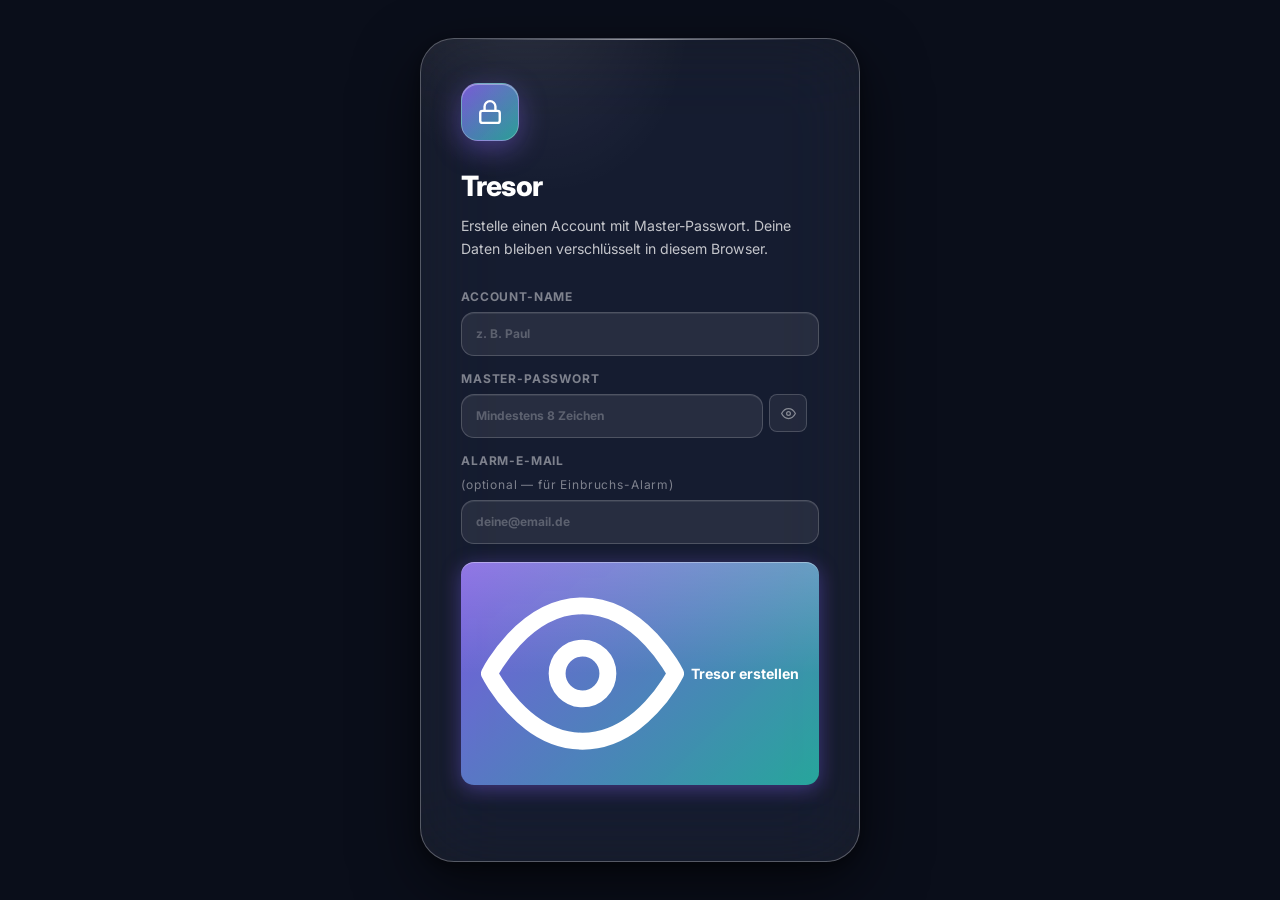
==== commit 7ec72b2b: "Add files via upload" ====
--- a/index.html
+++ b/index.html
@@ -10,64 +10,34 @@
 <body>
 <main id="app" class="app-shell">
 
-  <!-- LOCK SCREEN — full page split -->
+  <!-- LOCK SCREEN -->
   <section id="lockScreen" class="lock-screen">
-
-    <!-- LEFT — decorative panel -->
-    <div class="lock-left">
-      <div class="lock-deco">
-        <svg xmlns="http://www.w3.org/2000/svg" viewBox="0 0 24 24" fill="none" stroke="currentColor" stroke-width="1.5" stroke-linecap="round" stroke-linejoin="round"><rect x="3" y="11" width="18" height="11" rx="2" ry="2"/><path d="M7 11V7a5 5 0 0 1 10 0v4"/></svg>
-      </div>
-      <p class="lock-deco-title">Tresor</p>
-      <p class="lock-deco-sub">Deine Passwörter, Dateien und Notizen — verschlüsselt, offline, sicher.</p>
+    <div class="brand-mark">
+      <svg xmlns="http://www.w3.org/2000/svg" viewBox="0 0 24 24" fill="none" stroke="currentColor" stroke-width="2.2" stroke-linecap="round" stroke-linejoin="round"><rect x="3" y="11" width="18" height="11" rx="2" ry="2"/><path d="M7 11V7a5 5 0 0 1 10 0v4"/></svg>
     </div>
-
-    <!-- RIGHT — login form -->
-    <div class="lock-right">
-      <!-- mobile only brand -->
-      <div class="lock-mobile-brand">
-        <div class="brand-mark" style="margin-bottom:0">
-          <svg xmlns="http://www.w3.org/2000/svg" viewBox="0 0 24 24" fill="none" stroke="currentColor" stroke-width="2.2" stroke-linecap="round" stroke-linejoin="round"><rect x="3" y="11" width="18" height="11" rx="2" ry="2"/><path d="M7 11V7a5 5 0 0 1 10 0v4"/></svg>
-        </div>
-        <h1 style="font-size:1.5rem;margin:0">Tresor</h1>
-      </div>
-
-      <h1 id="lockHeading" style="margin:0 0 6px;font-size:1.6rem">Willkommen zurück</h1>
-      <p id="lockHint" class="lock-hint">Erstelle ein Master-Passwort. Deine Daten bleiben verschlüsselt in diesem Browser.</p>
-
-      <form id="unlockForm" class="unlock-form">
-        <label for="accountName">Account-Name
-          <input id="accountName" type="text" autocomplete="off" minlength="2" maxlength="40" required placeholder="z. B. Paul">
-        </label>
-        <label for="masterPassword">Master-Passwort
-          <div class="password-line" style="grid-template-columns:1fr auto">
-            <input id="masterPassword" type="password" autocomplete="current-password" minlength="8" required placeholder="Mindestens 8 Zeichen">
-            <button class="icon-button" id="toggleMaster" type="button">
-              <svg xmlns="http://www.w3.org/2000/svg" viewBox="0 0 24 24" fill="none" stroke="currentColor" stroke-width="2" stroke-linecap="round" stroke-linejoin="round"><path d="M1 12s4-8 11-8 11 8 11 8-4 8-11 8-11-8-11-8z"/><circle cx="12" cy="12" r="3"/></svg>
-            </button>
-          </div>
-        </label>
-        <label id="alertEmailLabel" class="hidden" for="alertEmail">Alarm-E-Mail <span style="color:var(--muted);font-weight:400;text-transform:none">(optional)</span>
-          <input id="alertEmail" type="email" autocomplete="off" placeholder="deine@email.de">
-        </label>
-        <button id="unlockButton" class="primary-button" type="submit" style="margin-top:4px;width:100%;">
-          Tresor starten
-        </button>
-        <p id="lockMessage" class="message" role="status"></p>
-      </form>
-
-      <!-- QR Transfer Section -->
-      <div class="qr-section" id="qrSection" style="display:none">
-        <button class="qr-toggle" type="button" id="qrToggle">
-          <svg xmlns="http://www.w3.org/2000/svg" viewBox="0 0 24 24" fill="none" stroke="currentColor" stroke-width="2" stroke-linecap="round" stroke-linejoin="round"><rect x="3" y="3" width="7" height="7"/><rect x="14" y="3" width="7" height="7"/><rect x="3" y="14" width="7" height="7"/><path d="M14 14h3v3h-3z"/><path d="M17 14h3v3h-3z"/><path d="M14 17h3v3h-3z"/><path d="M17 17h3v3h-3z"/></svg>
-          Auf Handy übertragen (QR-Code)
-        </button>
-        <div class="qr-box" id="qrBox">
-          <canvas id="qrCanvas"></canvas>
-          <p>Scanne diesen QR-Code mit deinem Handy um den verschlüsselten Tresor zu übertragen. Dein Master-Passwort bleibt dabei geheim.</p>
-        </div>
-      </div>
-    </div>
+    <h1>Tresor</h1>
+    <p id="lockHint" class="lock-hint">Erstelle ein Master-Passwort. Deine Daten bleiben verschlüsselt in diesem Browser.</p>
+    <form id="unlockForm" class="unlock-form">
+      <label for="accountName">Account-Name
+        <input id="accountName" type="text" autocomplete="off" minlength="2" maxlength="40" required placeholder="z. B. Paul">
+      </label>
+      <label for="masterPassword">Master-Passwort
+        <div class="password-line">
+          <input id="masterPassword" type="password" autocomplete="current-password" minlength="8" required placeholder="Mindestens 8 Zeichen">
+          <button class="icon-button" id="toggleMaster" type="button">
+            <svg xmlns="http://www.w3.org/2000/svg" viewBox="0 0 24 24" fill="none" stroke="currentColor" stroke-width="2" stroke-linecap="round" stroke-linejoin="round"><path d="M1 12s4-8 11-8 11 8 11 8-4 8-11 8-11-8-11-8z"/><circle cx="12" cy="12" r="3"/></svg>
+          </button>
+        </div>
+      </label>
+      <label id="alertEmailLabel" class="hidden" for="alertEmail">Alarm-E-Mail <span style="color:var(--muted);font-weight:400;text-transform:none">(optional — für Einbruchs-Alarm)</span>
+        <input id="alertEmail" type="email" autocomplete="off" placeholder="deine@email.de">
+      </label>
+      <button id="unlockButton" class="primary-button" type="submit" style="margin-top:4px;">
+        <svg xmlns="http://www.w3.org/2000/svg" viewBox="0 0 24 24" fill="none" stroke="currentColor" stroke-width="2.2" stroke-linecap="round" stroke-linejoin="round" style="width:16px;height:16px"><rect x="3" y="11" width="18" height="11" rx="2" ry="2"/><path d="M7 11V7a5 5 0 0 1 10 0v4"/></svg>
+        Tresor starten
+      </button>
+      <p id="lockMessage" class="message" role="status"></p>
+    </form>
   </section>
 
   <!-- VAULT SCREEN -->
--- a/styles.css
+++ b/styles.css
@@ -112,7 +112,7 @@
 
 /* center when lock screen */
 .app-shell:has(#lockScreen:not(.hidden)) {
-  display: flex; align-items: stretch; justify-content: stretch; padding: 0;
+  display: flex; align-items: center; justify-content: center; padding: 24px;
 }
 
 /* ── GLASS MIXIN (via class) ── */
@@ -126,60 +126,34 @@
 
 /* ── LOCK SCREEN ── */
 .lock-screen {
-  width: 100%; min-height: 100vh;
-  display: grid;
-  grid-template-columns: 1fr 1fr;
-  animation: fadeSlide .45s cubic-bezier(.16,1,.3,1);
+  width: min(440px, 100%);
+  padding: 44px 40px;
+  border-radius: var(--radius-2xl);
+  background: var(--glass-bg);
+  backdrop-filter: var(--glass-blur);
+  -webkit-backdrop-filter: var(--glass-blur);
+  border: 1px solid var(--glass-border-2);
+  box-shadow: var(--glass-shadow-lg);
+  animation: popIn .5s cubic-bezier(.16,1,.3,1);
   position: relative; overflow: hidden;
 }
 
-/* left decorative panel */
+/* inner shine — top highlight */
 .lock-screen::before {
   content: '';
-  position: absolute; inset: 0;
-  background: var(--mesh-1), var(--mesh-2), var(--mesh-3), var(--mesh-4);
-  pointer-events: none; z-index: 0;
-}
-
-.lock-left {
-  position: relative; z-index: 1;
-  display: flex; flex-direction: column;
-  align-items: center; justify-content: center;
-  padding: 60px 48px;
-  background: rgba(0,0,0,.18);
-  border-right: 1px solid var(--glass-border);
-}
-
-.lock-right {
-  position: relative; z-index: 1;
-  display: flex; flex-direction: column;
-  justify-content: center;
-  padding: 60px 56px;
-  background: var(--glass-bg);
-  backdrop-filter: var(--glass-blur);
-  -webkit-backdrop-filter: var(--glass-blur);
-}
-
-/* shine line top of right panel */
-.lock-right::before {
-  content: '';
-  position: absolute; top: 0; left: 15%; right: 15%; height: 1px;
+  position: absolute; top: 0; left: 10%; right: 10%; height: 1px;
   background: linear-gradient(90deg, transparent, var(--glass-shine), transparent);
   pointer-events: none;
 }
-
-/* decorative big lock icon on left */
-.lock-deco {
-  width: 160px; height: 160px; border-radius: 40px;
-  background: linear-gradient(135deg, rgba(140,100,255,.35) 0%, rgba(45,212,191,.25) 100%);
-  border: 1px solid var(--glass-border-2);
-  display: flex; align-items: center; justify-content: center;
-  margin-bottom: 32px;
-  box-shadow: 0 0 80px var(--accent-glow), inset 0 1px 0 rgba(255,255,255,.2);
-}
-.lock-deco svg { width: 80px; height: 80px; color: rgba(255,255,255,.85); }
-.lock-deco-title { font-size: 2rem; font-weight: 800; letter-spacing: -.04em; color: var(--ink); margin: 0 0 8px; text-align: center; }
-.lock-deco-sub { font-size: .9rem; color: var(--muted); text-align: center; max-width: 260px; line-height: 1.6; }
+/* subtle specular blob */
+.lock-screen::after {
+  content: '';
+  position: absolute; top: -40%; left: -20%; width: 80%; height: 60%;
+  background: radial-gradient(ellipse, rgba(255,255,255,.10) 0%, transparent 70%);
+  pointer-events: none;
+  border-radius: 50%;
+  transform: rotate(-20deg);
+}
 
 @keyframes popIn {
   from { opacity:0; transform: scale(.93) translateY(20px); }
@@ -883,43 +857,3 @@
   .file-card { flex-wrap: wrap; }
   .simple-row { flex-wrap: wrap; }
 }
-
-/* ── LOCK SCREEN RESPONSIVE ── */
-@media (max-width: 700px) {
-  .lock-screen {
-    grid-template-columns: 1fr;
-    min-height: 100vh;
-  }
-  .lock-left { display: none; }
-  .lock-right { padding: 48px 28px; justify-content: center; }
-}
-
-/* ── QR CODE SECTION ── */
-.qr-section {
-  margin-top: 24px; padding-top: 20px;
-  border-top: 1px solid var(--glass-border);
-}
-.qr-toggle {
-  width: 100%; text-align: left; font-size: .8rem; font-weight: 600;
-  color: var(--muted); background: none; border: none; cursor: pointer;
-  padding: 0; display: flex; align-items: center; gap: 6px;
-  transition: color .15s;
-}
-.qr-toggle:hover { color: var(--ink-2); }
-.qr-toggle svg { width: 14px; height: 14px; flex-shrink: 0; }
-.qr-box {
-  margin-top: 12px; display: none;
-  flex-direction: column; align-items: center; gap: 10px;
-}
-.qr-box.open { display: flex; }
-.qr-box canvas { border-radius: var(--radius); border: 3px solid #fff; }
-.qr-box p { font-size: .76rem; color: var(--muted); text-align: center; max-width: 280px; line-height: 1.5; margin: 0; }
-
-/* ── LOCK SCREEN MOBILE BRAND ── */
-.lock-mobile-brand {
-  display: none; margin-bottom: 28px;
-  flex-direction: column; align-items: flex-start; gap: 10px;
-}
-@media (max-width: 700px) {
-  .lock-mobile-brand { display: flex; }
-}
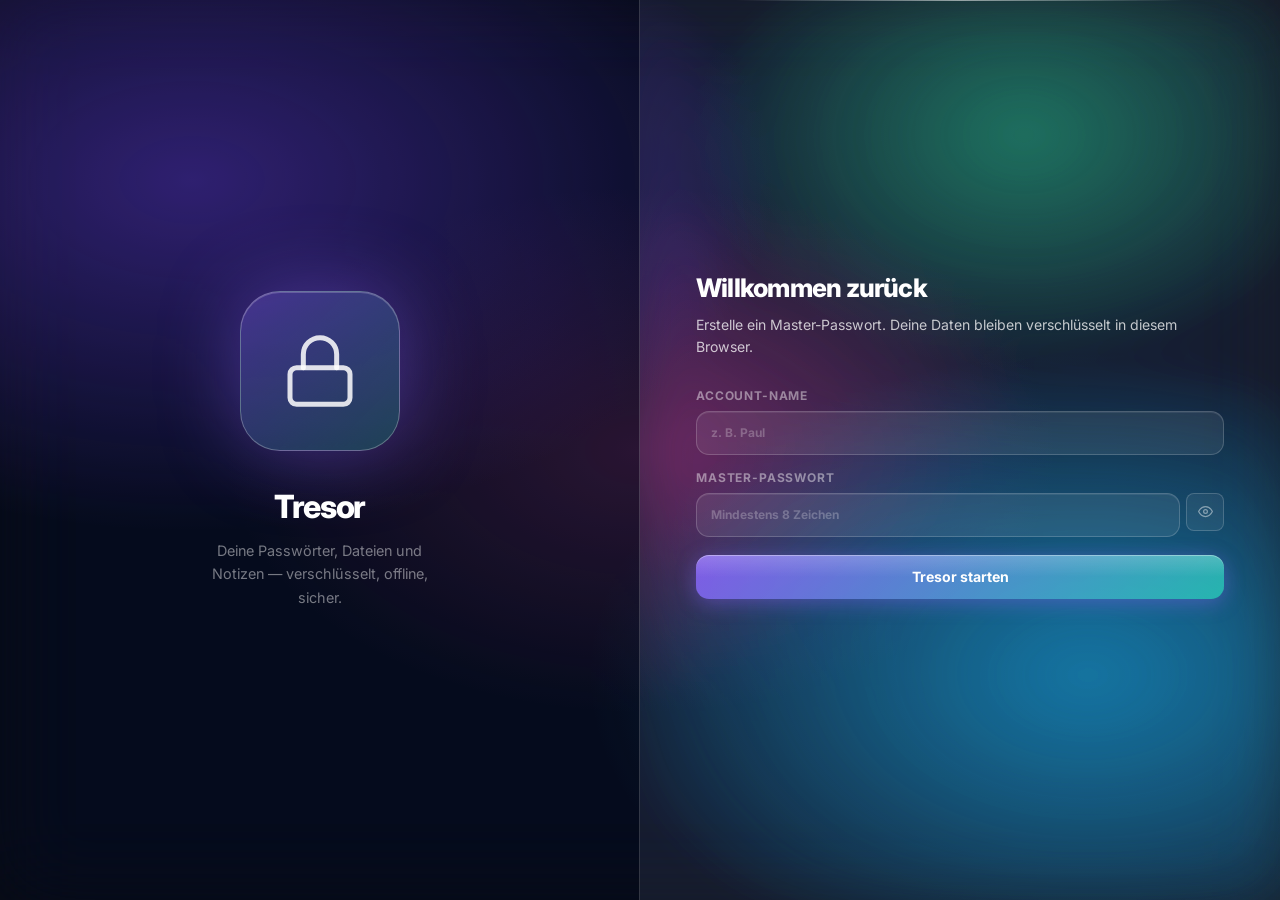
==== commit fc4b0b67: "Add files via upload" ====
--- a/index.html
+++ b/index.html
@@ -10,34 +10,64 @@
 <body>
 <main id="app" class="app-shell">
 
-  <!-- LOCK SCREEN -->
+  <!-- LOCK SCREEN — full page split -->
   <section id="lockScreen" class="lock-screen">
-    <div class="brand-mark">
-      <svg xmlns="http://www.w3.org/2000/svg" viewBox="0 0 24 24" fill="none" stroke="currentColor" stroke-width="2.2" stroke-linecap="round" stroke-linejoin="round"><rect x="3" y="11" width="18" height="11" rx="2" ry="2"/><path d="M7 11V7a5 5 0 0 1 10 0v4"/></svg>
-    </div>
-    <h1>Tresor</h1>
-    <p id="lockHint" class="lock-hint">Erstelle ein Master-Passwort. Deine Daten bleiben verschlüsselt in diesem Browser.</p>
-    <form id="unlockForm" class="unlock-form">
-      <label for="accountName">Account-Name
-        <input id="accountName" type="text" autocomplete="off" minlength="2" maxlength="40" required placeholder="z. B. Paul">
-      </label>
-      <label for="masterPassword">Master-Passwort
-        <div class="password-line">
-          <input id="masterPassword" type="password" autocomplete="current-password" minlength="8" required placeholder="Mindestens 8 Zeichen">
-          <button class="icon-button" id="toggleMaster" type="button">
-            <svg xmlns="http://www.w3.org/2000/svg" viewBox="0 0 24 24" fill="none" stroke="currentColor" stroke-width="2" stroke-linecap="round" stroke-linejoin="round"><path d="M1 12s4-8 11-8 11 8 11 8-4 8-11 8-11-8-11-8z"/><circle cx="12" cy="12" r="3"/></svg>
-          </button>
-        </div>
-      </label>
-      <label id="alertEmailLabel" class="hidden" for="alertEmail">Alarm-E-Mail <span style="color:var(--muted);font-weight:400;text-transform:none">(optional — für Einbruchs-Alarm)</span>
-        <input id="alertEmail" type="email" autocomplete="off" placeholder="deine@email.de">
-      </label>
-      <button id="unlockButton" class="primary-button" type="submit" style="margin-top:4px;">
-        <svg xmlns="http://www.w3.org/2000/svg" viewBox="0 0 24 24" fill="none" stroke="currentColor" stroke-width="2.2" stroke-linecap="round" stroke-linejoin="round" style="width:16px;height:16px"><rect x="3" y="11" width="18" height="11" rx="2" ry="2"/><path d="M7 11V7a5 5 0 0 1 10 0v4"/></svg>
-        Tresor starten
-      </button>
-      <p id="lockMessage" class="message" role="status"></p>
-    </form>
+
+    <!-- LEFT — decorative panel -->
+    <div class="lock-left">
+      <div class="lock-deco">
+        <svg xmlns="http://www.w3.org/2000/svg" viewBox="0 0 24 24" fill="none" stroke="currentColor" stroke-width="1.5" stroke-linecap="round" stroke-linejoin="round"><rect x="3" y="11" width="18" height="11" rx="2" ry="2"/><path d="M7 11V7a5 5 0 0 1 10 0v4"/></svg>
+      </div>
+      <p class="lock-deco-title">Tresor</p>
+      <p class="lock-deco-sub">Deine Passwörter, Dateien und Notizen — verschlüsselt, offline, sicher.</p>
+    </div>
+
+    <!-- RIGHT — login form -->
+    <div class="lock-right">
+      <!-- mobile only brand -->
+      <div class="lock-mobile-brand">
+        <div class="brand-mark" style="margin-bottom:0">
+          <svg xmlns="http://www.w3.org/2000/svg" viewBox="0 0 24 24" fill="none" stroke="currentColor" stroke-width="2.2" stroke-linecap="round" stroke-linejoin="round"><rect x="3" y="11" width="18" height="11" rx="2" ry="2"/><path d="M7 11V7a5 5 0 0 1 10 0v4"/></svg>
+        </div>
+        <h1 style="font-size:1.5rem;margin:0">Tresor</h1>
+      </div>
+
+      <h1 id="lockHeading" style="margin:0 0 6px;font-size:1.6rem">Willkommen zurück</h1>
+      <p id="lockHint" class="lock-hint">Erstelle ein Master-Passwort. Deine Daten bleiben verschlüsselt in diesem Browser.</p>
+
+      <form id="unlockForm" class="unlock-form">
+        <label for="accountName">Account-Name
+          <input id="accountName" type="text" autocomplete="off" minlength="2" maxlength="40" required placeholder="z. B. Paul">
+        </label>
+        <label for="masterPassword">Master-Passwort
+          <div class="password-line" style="grid-template-columns:1fr auto">
+            <input id="masterPassword" type="password" autocomplete="current-password" minlength="8" required placeholder="Mindestens 8 Zeichen">
+            <button class="icon-button" id="toggleMaster" type="button">
+              <svg xmlns="http://www.w3.org/2000/svg" viewBox="0 0 24 24" fill="none" stroke="currentColor" stroke-width="2" stroke-linecap="round" stroke-linejoin="round"><path d="M1 12s4-8 11-8 11 8 11 8-4 8-11 8-11-8-11-8z"/><circle cx="12" cy="12" r="3"/></svg>
+            </button>
+          </div>
+        </label>
+        <label id="alertEmailLabel" class="hidden" for="alertEmail">Alarm-E-Mail <span style="color:var(--muted);font-weight:400;text-transform:none">(optional)</span>
+          <input id="alertEmail" type="email" autocomplete="off" placeholder="deine@email.de">
+        </label>
+        <button id="unlockButton" class="primary-button" type="submit" style="margin-top:4px;width:100%;">
+          Tresor starten
+        </button>
+        <p id="lockMessage" class="message" role="status"></p>
+      </form>
+
+      <!-- QR Transfer Section -->
+      <div class="qr-section" id="qrSection" style="display:none">
+        <button class="qr-toggle" type="button" id="qrToggle">
+          <svg xmlns="http://www.w3.org/2000/svg" viewBox="0 0 24 24" fill="none" stroke="currentColor" stroke-width="2" stroke-linecap="round" stroke-linejoin="round"><rect x="3" y="3" width="7" height="7"/><rect x="14" y="3" width="7" height="7"/><rect x="3" y="14" width="7" height="7"/><path d="M14 14h3v3h-3z"/><path d="M17 14h3v3h-3z"/><path d="M14 17h3v3h-3z"/><path d="M17 17h3v3h-3z"/></svg>
+          Auf Handy übertragen (QR-Code)
+        </button>
+        <div class="qr-box" id="qrBox">
+          <canvas id="qrCanvas"></canvas>
+          <p>Scanne diesen QR-Code mit deinem Handy um den verschlüsselten Tresor zu übertragen. Dein Master-Passwort bleibt dabei geheim.</p>
+        </div>
+      </div>
+    </div>
   </section>
 
   <!-- VAULT SCREEN -->
--- a/styles.css
+++ b/styles.css
@@ -112,7 +112,7 @@
 
 /* center when lock screen */
 .app-shell:has(#lockScreen:not(.hidden)) {
-  display: flex; align-items: center; justify-content: center; padding: 24px;
+  display: flex; align-items: stretch; justify-content: stretch; padding: 0;
 }
 
 /* ── GLASS MIXIN (via class) ── */
@@ -126,34 +126,60 @@
 
 /* ── LOCK SCREEN ── */
 .lock-screen {
-  width: min(440px, 100%);
-  padding: 44px 40px;
-  border-radius: var(--radius-2xl);
+  width: 100%; min-height: 100vh;
+  display: grid;
+  grid-template-columns: 1fr 1fr;
+  animation: fadeSlide .45s cubic-bezier(.16,1,.3,1);
+  position: relative; overflow: hidden;
+}
+
+/* left decorative panel */
+.lock-screen::before {
+  content: '';
+  position: absolute; inset: 0;
+  background: var(--mesh-1), var(--mesh-2), var(--mesh-3), var(--mesh-4);
+  pointer-events: none; z-index: 0;
+}
+
+.lock-left {
+  position: relative; z-index: 1;
+  display: flex; flex-direction: column;
+  align-items: center; justify-content: center;
+  padding: 60px 48px;
+  background: rgba(0,0,0,.18);
+  border-right: 1px solid var(--glass-border);
+}
+
+.lock-right {
+  position: relative; z-index: 1;
+  display: flex; flex-direction: column;
+  justify-content: center;
+  padding: 60px 56px;
   background: var(--glass-bg);
   backdrop-filter: var(--glass-blur);
   -webkit-backdrop-filter: var(--glass-blur);
-  border: 1px solid var(--glass-border-2);
-  box-shadow: var(--glass-shadow-lg);
-  animation: popIn .5s cubic-bezier(.16,1,.3,1);
-  position: relative; overflow: hidden;
-}
-
-/* inner shine — top highlight */
-.lock-screen::before {
+}
+
+/* shine line top of right panel */
+.lock-right::before {
   content: '';
-  position: absolute; top: 0; left: 10%; right: 10%; height: 1px;
+  position: absolute; top: 0; left: 15%; right: 15%; height: 1px;
   background: linear-gradient(90deg, transparent, var(--glass-shine), transparent);
   pointer-events: none;
 }
-/* subtle specular blob */
-.lock-screen::after {
-  content: '';
-  position: absolute; top: -40%; left: -20%; width: 80%; height: 60%;
-  background: radial-gradient(ellipse, rgba(255,255,255,.10) 0%, transparent 70%);
-  pointer-events: none;
-  border-radius: 50%;
-  transform: rotate(-20deg);
-}
+
+/* decorative big lock icon on left */
+.lock-deco {
+  width: 160px; height: 160px; border-radius: 40px;
+  background: linear-gradient(135deg, rgba(140,100,255,.35) 0%, rgba(45,212,191,.25) 100%);
+  border: 1px solid var(--glass-border-2);
+  display: flex; align-items: center; justify-content: center;
+  margin-bottom: 32px;
+  box-shadow: 0 0 80px var(--accent-glow), inset 0 1px 0 rgba(255,255,255,.2);
+}
+.lock-deco svg { width: 80px; height: 80px; color: rgba(255,255,255,.85); }
+.lock-deco-title { font-size: 2rem; font-weight: 800; letter-spacing: -.04em; color: var(--ink); margin: 0 0 8px; text-align: center; }
+.lock-deco-sub { font-size: .9rem; color: var(--muted); text-align: center; max-width: 260px; line-height: 1.6; }
 
 @keyframes popIn {
   from { opacity:0; transform: scale(.93) translateY(20px); }
@@ -857,3 +883,43 @@
   .file-card { flex-wrap: wrap; }
   .simple-row { flex-wrap: wrap; }
 }
+
+/* ── LOCK SCREEN RESPONSIVE ── */
+@media (max-width: 700px) {
+  .lock-screen {
+    grid-template-columns: 1fr;
+    min-height: 100vh;
+  }
+  .lock-left { display: none; }
+  .lock-right { padding: 48px 28px; justify-content: center; }
+}
+
+/* ── QR CODE SECTION ── */
+.qr-section {
+  margin-top: 24px; padding-top: 20px;
+  border-top: 1px solid var(--glass-border);
+}
+.qr-toggle {
+  width: 100%; text-align: left; font-size: .8rem; font-weight: 600;
+  color: var(--muted); background: none; border: none; cursor: pointer;
+  padding: 0; display: flex; align-items: center; gap: 6px;
+  transition: color .15s;
+}
+.qr-toggle:hover { color: var(--ink-2); }
+.qr-toggle svg { width: 14px; height: 14px; flex-shrink: 0; }
+.qr-box {
+  margin-top: 12px; display: none;
+  flex-direction: column; align-items: center; gap: 10px;
+}
+.qr-box.open { display: flex; }
+.qr-box canvas { border-radius: var(--radius); border: 3px solid #fff; }
+.qr-box p { font-size: .76rem; color: var(--muted); text-align: center; max-width: 280px; line-height: 1.5; margin: 0; }
+
+/* ── LOCK SCREEN MOBILE BRAND ── */
+.lock-mobile-brand {
+  display: none; margin-bottom: 28px;
+  flex-direction: column; align-items: flex-start; gap: 10px;
+}
+@media (max-width: 700px) {
+  .lock-mobile-brand { display: flex; }
+}
